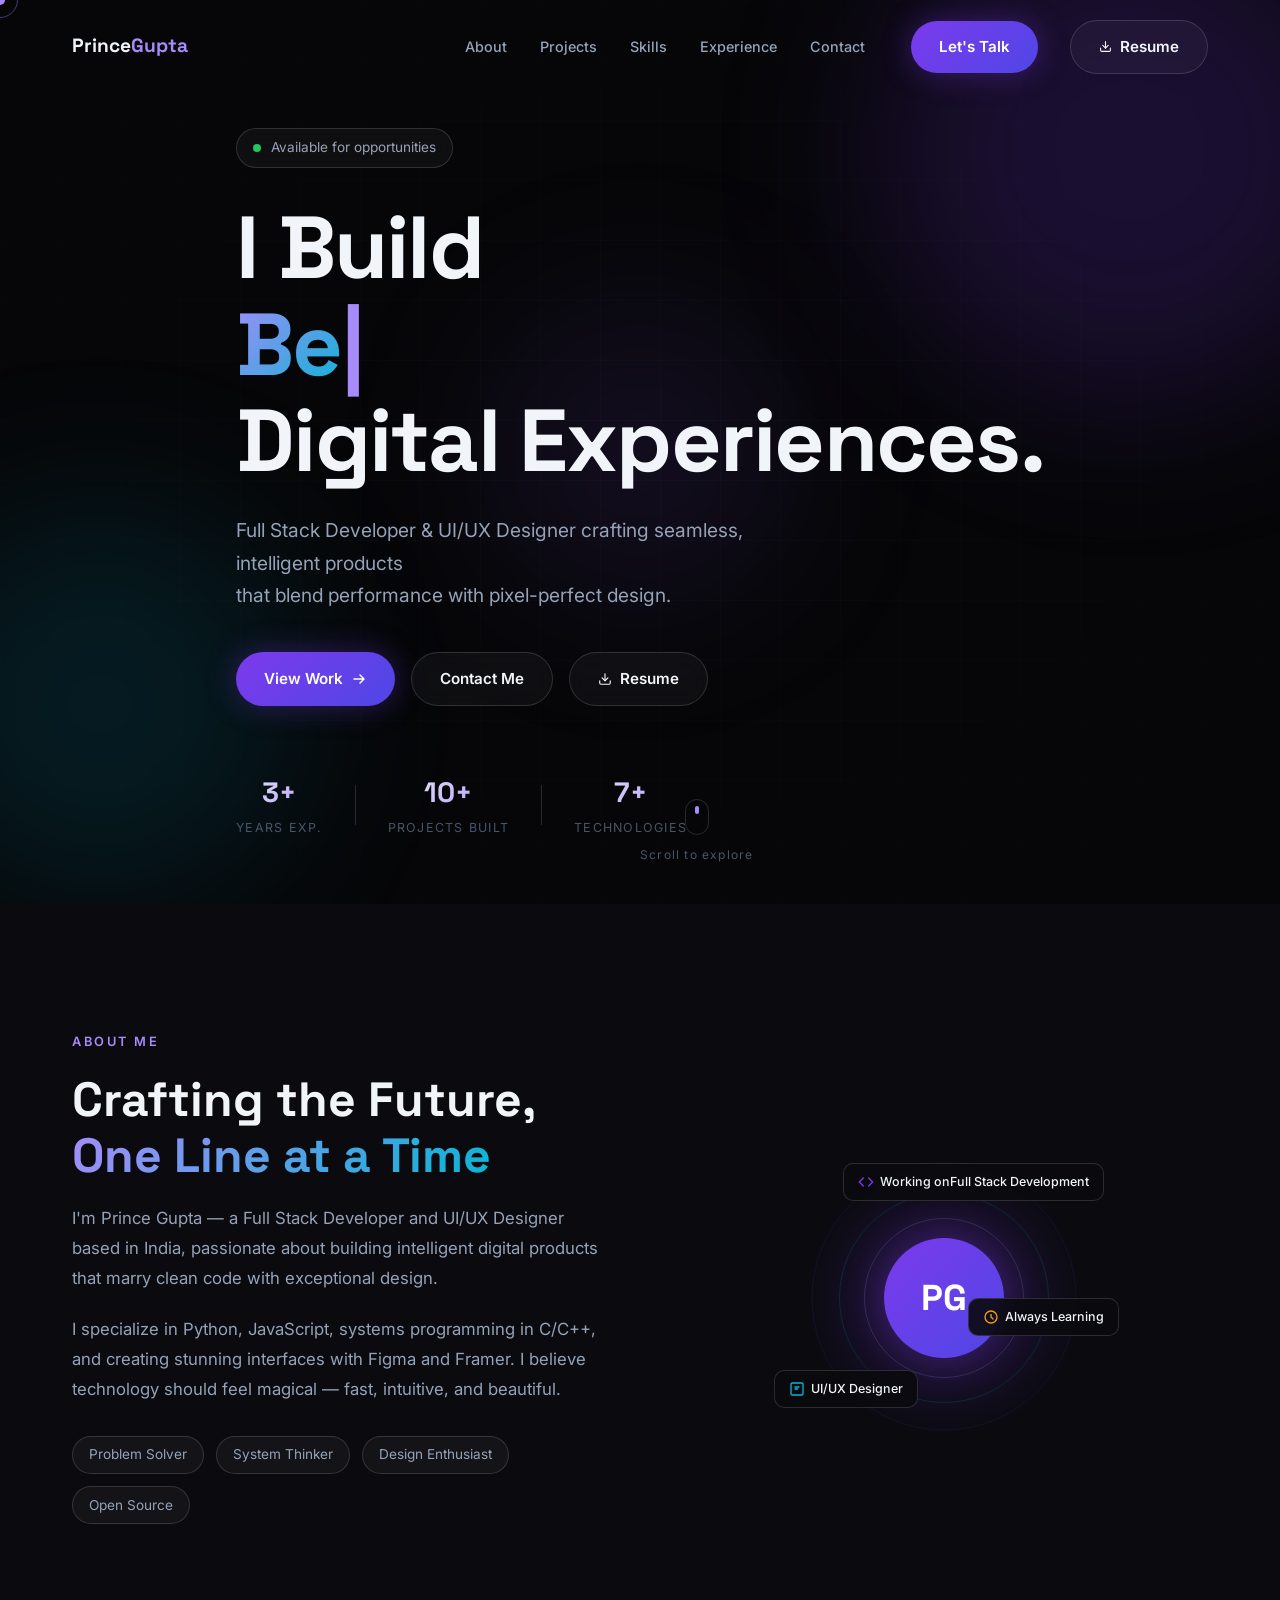
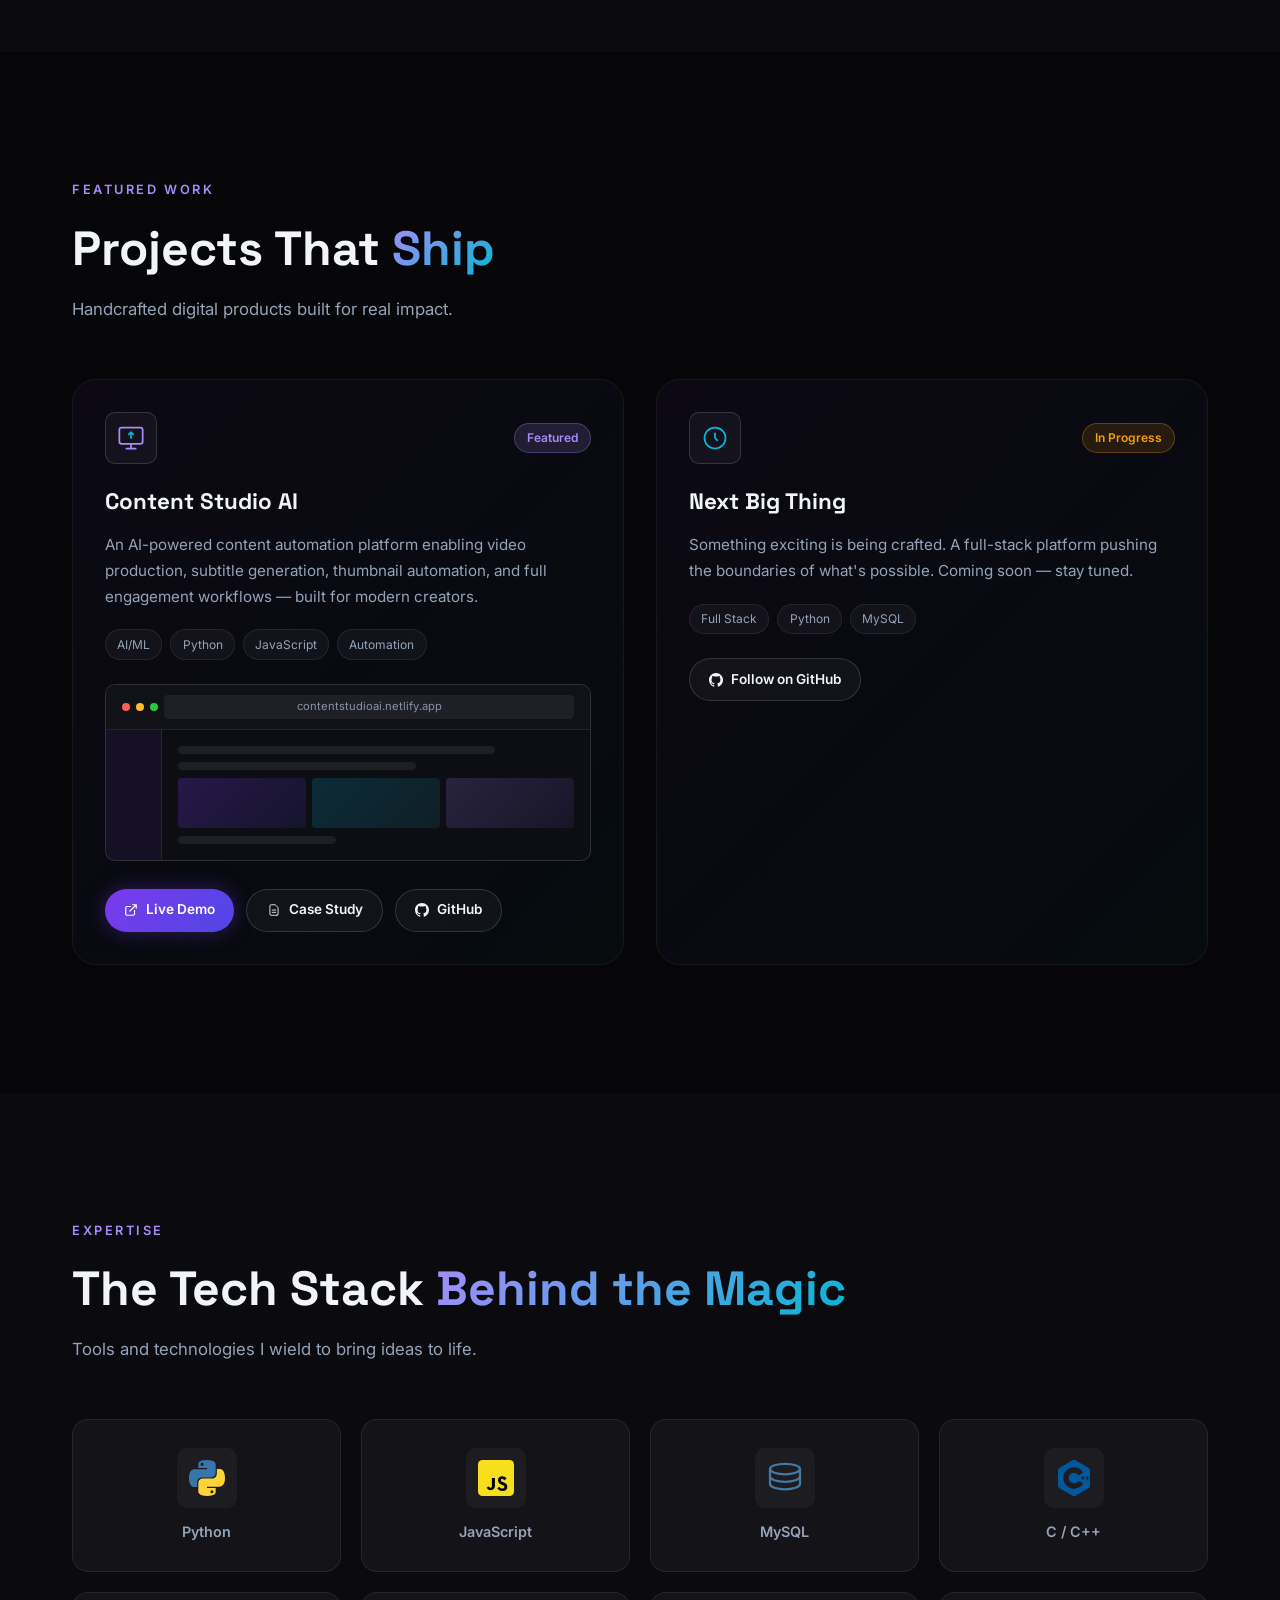
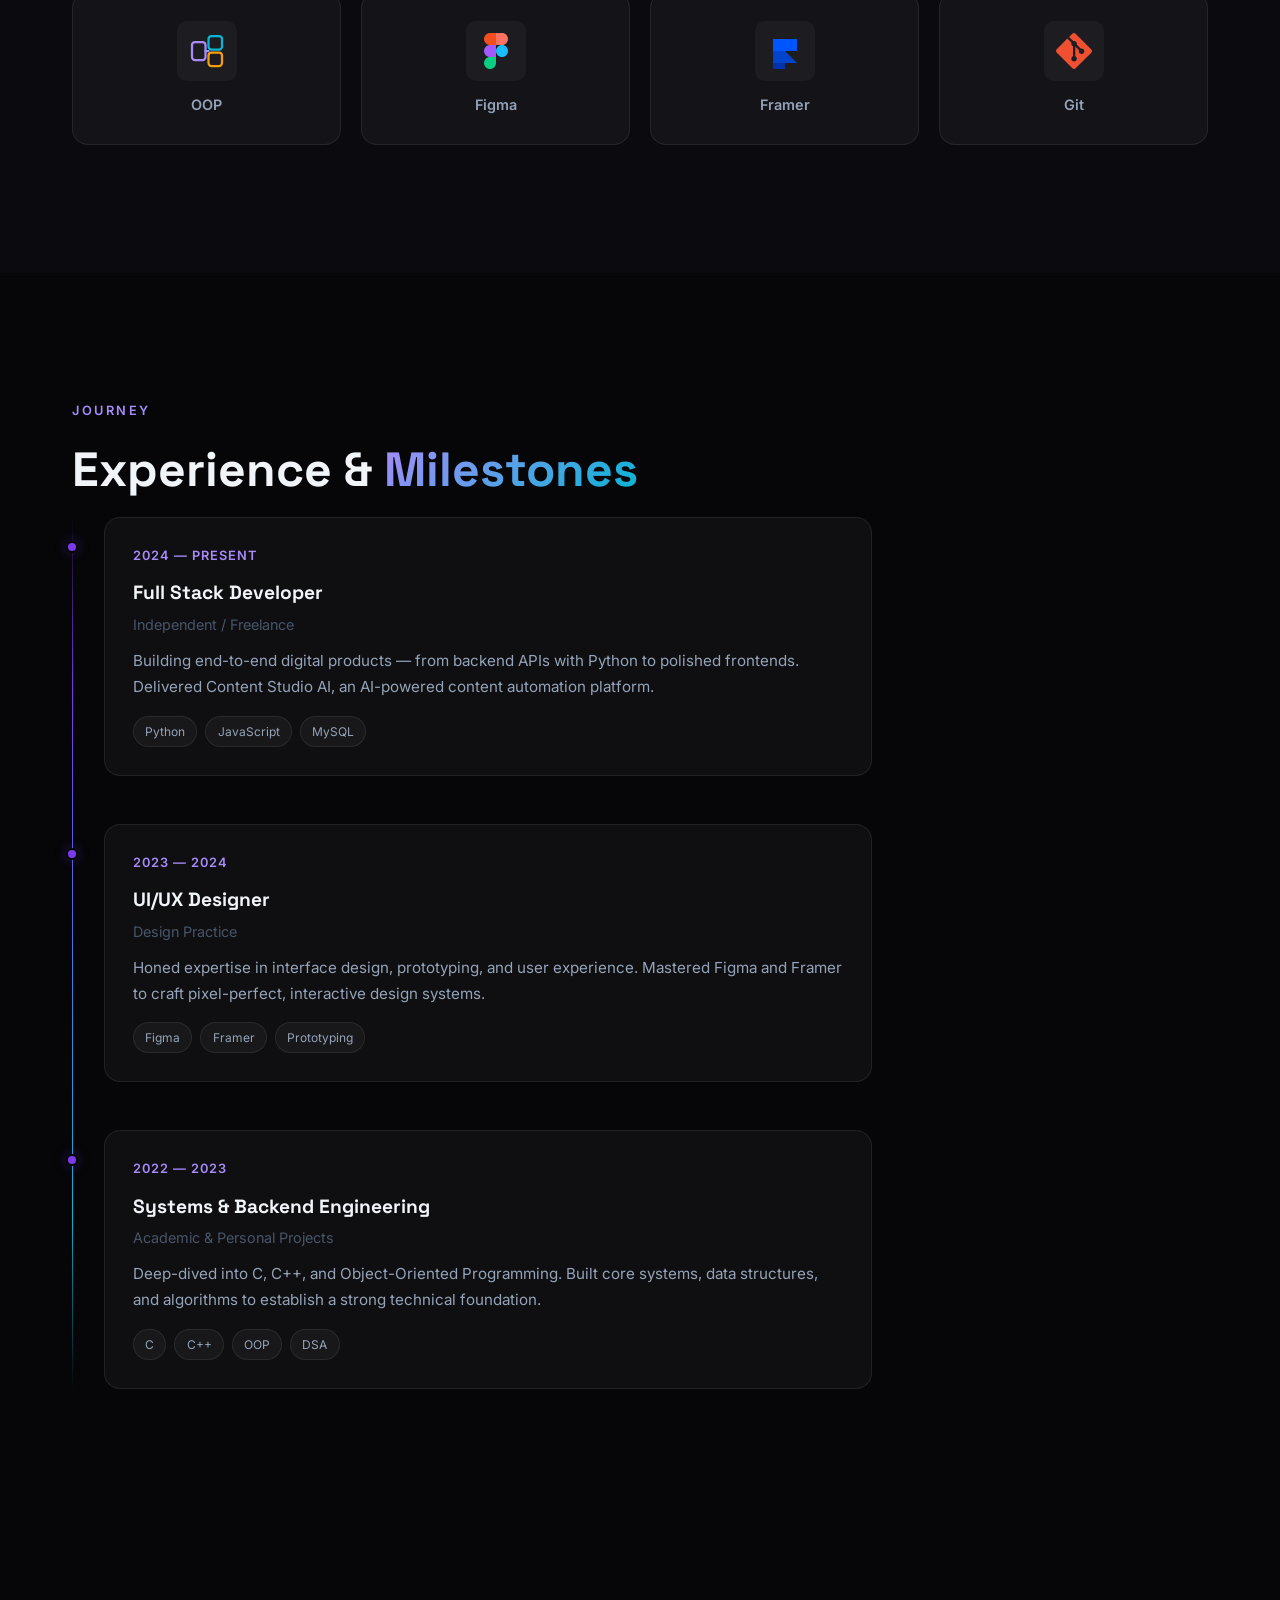
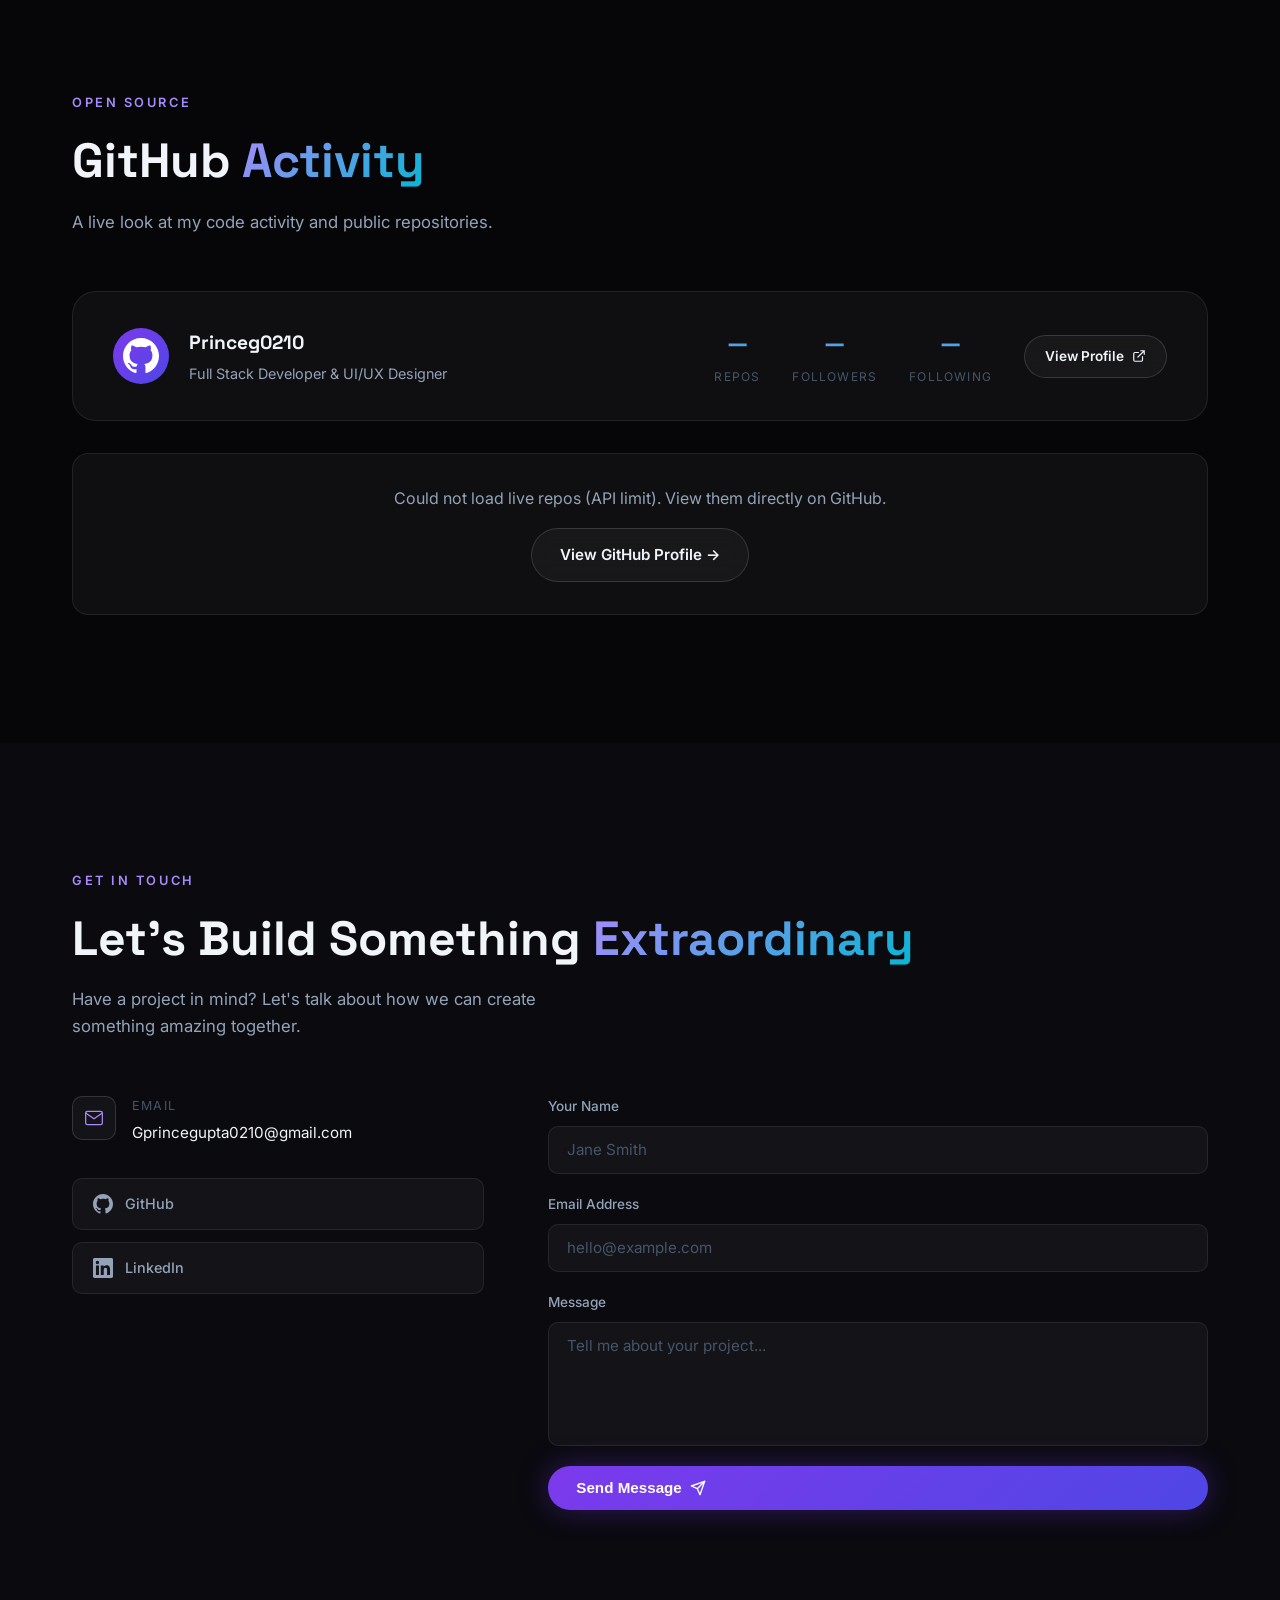
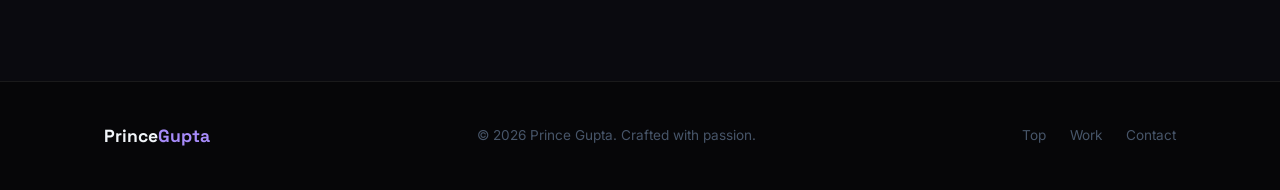
==== index.html @ 3e93b9d0 "Initial commit via Netlify" ====
<!DOCTYPE html>
<html lang="en">

<head>
    <meta charset="UTF-8" />
    <meta name="viewport" content="width=device-width, initial-scale=1.0" />
    <title>Prince Gupta — Full Stack Developer & UI/UX Designer</title>
    <meta name="description"
        content="Prince Gupta — Full Stack Developer & UI/UX Designer building intelligent digital experiences with Python, JavaScript, and cutting-edge design tools." />
    <link rel="icon" href="favicon.svg" type="image/svg+xml" />
    <link rel="preconnect" href="https://fonts.googleapis.com" />
    <link rel="preconnect" href="https://fonts.gstatic.com" crossorigin />
    <link
        href="https://fonts.googleapis.com/css2?family=Inter:wght@300;400;500;600;700;800;900&family=Space+Grotesk:wght@300;400;500;600;700&display=swap"
        rel="stylesheet" />
    <link rel="stylesheet" href="styles.css" />
</head>

<body>

    <!-- Custom Cursor -->
    <div class="cursor" id="cursor"></div>
    <div class="cursor-follower" id="cursorFollower"></div>

    <!-- Loader -->
    <div class="loader" id="loader">
        <div class="loader-inner">
            <div class="loader-logo">PG</div>
            <div class="loader-bar">
                <div class="loader-progress" id="loaderProgress"></div>
            </div>
            <p class="loader-text">Loading Experience...</p>
        </div>
    </div>

    <!-- Nav -->
    <nav class="nav" id="nav">
        <div class="nav-container">
            <a href="#hero" class="nav-logo">Prince<span class="accent">Gupta</span></a>
            <ul class="nav-links" id="navLinks">
                <li><a href="#about" class="nav-link">About</a></li>
                <li><a href="#projects" class="nav-link">Projects</a></li>
                <li><a href="#skills" class="nav-link">Skills</a></li>
                <li><a href="#experience" class="nav-link">Experience</a></li>
                <li><a href="#contact" class="nav-link">Contact</a></li>
            </ul>
            <a href="#contact" class="btn btn-sm btn-primary">Let's Talk</a>
            <a href="resume.html" target="_blank" class="btn btn-sm btn-ghost resume-btn">
                <svg width="13" height="13" viewBox="0 0 24 24" fill="none">
                    <path d="M21 15v4a2 2 0 01-2 2H5a2 2 0 01-2-2v-4" stroke="currentColor" stroke-width="2"
                        stroke-linecap="round" />
                    <polyline points="7 10 12 15 17 10" stroke="currentColor" stroke-width="2" stroke-linecap="round"
                        stroke-linejoin="round" />
                    <line x1="12" y1="15" x2="12" y2="3" stroke="currentColor" stroke-width="2"
                        stroke-linecap="round" />
                </svg>
                Resume
            </a>
            <button class="hamburger" id="hamburger"
                aria-label="Toggle menu"><span></span><span></span><span></span></button>
        </div>
    </nav>

    <!-- Mobile Menu -->
    <div class="mobile-menu" id="mobileMenu">
        <ul>
            <li><a href="#about" class="mobile-link">About</a></li>
            <li><a href="#projects" class="mobile-link">Projects</a></li>
            <li><a href="#skills" class="mobile-link">Skills</a></li>
            <li><a href="#experience" class="mobile-link">Experience</a></li>
            <li><a href="#contact" class="mobile-link">Contact</a></li>
        </ul>
    </div>

    <!-- HERO -->
    <section class="hero" id="hero">
        <div class="hero-bg">
            <div class="orb orb-1"></div>
            <div class="orb orb-2"></div>
            <div class="orb orb-3"></div>
            <div class="grid-overlay"></div>
        </div>
        <div class="hero-container">
            <div class="hero-badge reveal-up delay-1"><span class="badge-dot"></span>Available for opportunities</div>
            <h1 class="hero-headline reveal-up delay-2">
                I Build<br />
                <span class="gradient-text" id="typedText"></span><span class="cursor-blink">|</span><br />
                Digital Experiences.
            </h1>
            <p class="hero-sub reveal-up delay-3">Full Stack Developer &amp; UI/UX Designer crafting seamless,
                intelligent products<br class="hide-mobile" /> that blend performance with pixel-perfect design.</p>
            <div class="hero-ctas reveal-up delay-4">
                <a href="#projects" class="btn btn-primary magnetic">
                    <span>View Work</span>
                    <svg width="16" height="16" viewBox="0 0 16 16" fill="none">
                        <path d="M3 8h10M9 4l4 4-4 4" stroke="currentColor" stroke-width="1.5" stroke-linecap="round"
                            stroke-linejoin="round" />
                    </svg>
                </a>
                <a href="#contact" class="btn btn-ghost magnetic">Contact Me</a>
                <a href="resume.html" target="_blank" class="btn btn-ghost magnetic">
                    <svg width="14" height="14" viewBox="0 0 24 24" fill="none">
                        <path d="M21 15v4a2 2 0 01-2 2H5a2 2 0 01-2-2v-4" stroke="currentColor" stroke-width="2"
                            stroke-linecap="round" />
                        <polyline points="7 10 12 15 17 10" stroke="currentColor" stroke-width="2"
                            stroke-linecap="round" stroke-linejoin="round" />
                        <line x1="12" y1="15" x2="12" y2="3" stroke="currentColor" stroke-width="2"
                            stroke-linecap="round" />
                    </svg>
                    Resume
                </a>
            </div>
            <div class="hero-stats reveal-up delay-5">
                <div class="stat"><span class="stat-num">3+</span><span class="stat-label">Years Exp.</span></div>
                <div class="stat-divider"></div>
                <div class="stat"><span class="stat-num">10+</span><span class="stat-label">Projects Built</span></div>
                <div class="stat-divider"></div>
                <div class="stat"><span class="stat-num">7+</span><span class="stat-label">Technologies</span></div>
            </div>
        </div>
        <div class="scroll-indicator reveal-up delay-5">
            <div class="scroll-mouse">
                <div class="scroll-dot"></div>
            </div>
            <span>Scroll to explore</span>
        </div>
    </section>

    <!-- ABOUT -->
    <section class="about section" id="about">
        <div class="container">
            <div class="section-label reveal-up">About Me</div>
            <div class="about-grid">
                <div class="about-text">
                    <h2 class="section-title reveal-up">Crafting the Future,<br /><span class="gradient-text">One Line
                            at a Time</span></h2>
                    <p class="about-para reveal-up delay-1">I'm Prince Gupta — a Full Stack Developer and UI/UX Designer
                        based in India, passionate about building intelligent digital products that marry clean code
                        with exceptional design.</p>
                    <p class="about-para reveal-up delay-2">I specialize in Python, JavaScript, systems programming in
                        C/C++, and creating stunning interfaces with Figma and Framer. I believe technology should feel
                        magical — fast, intuitive, and beautiful.</p>
                    <div class="about-chips reveal-up delay-3">
                        <span class="chip">Problem Solver</span>
                        <span class="chip">System Thinker</span>
                        <span class="chip">Design Enthusiast</span>
                        <span class="chip">Open Source</span>
                    </div>
                </div>
                <div class="about-visual reveal-up delay-2">
                    <div class="avatar-card">
                        <div class="avatar-glow"></div>
                        <div class="avatar-monogram">PG</div>
                        <div class="avatar-ring ring-1"></div>
                        <div class="avatar-ring ring-2"></div>
                        <div class="avatar-ring ring-3"></div>
                        <div class="floating-badge fb-1">
                            <svg width="16" height="16" viewBox="0 0 24 24" fill="none">
                                <polyline points="16 18 22 12 16 6" stroke="#7c3aed" stroke-width="2"
                                    stroke-linecap="round" />
                                <polyline points="8 6 2 12 8 18" stroke="#7c3aed" stroke-width="2"
                                    stroke-linecap="round" />
                            </svg>
                            Working onFull Stack Development
                        </div>
                        <div class="floating-badge fb-2">
                            <svg width="16" height="16" viewBox="0 0 24 24" fill="none">
                                <rect x="3" y="3" width="18" height="18" rx="2" stroke="#06b6d4" stroke-width="2" />
                                <path d="M9 9h6M9 12h4" stroke="#06b6d4" stroke-width="2" stroke-linecap="round" />
                            </svg>
                            UI/UX Designer
                        </div>
                        <div class="floating-badge fb-3">
                            <svg width="16" height="16" viewBox="0 0 24 24" fill="none">
                                <circle cx="12" cy="12" r="9" stroke="#f59e0b" stroke-width="2" />
                                <path d="M12 8v4l3 3" stroke="#f59e0b" stroke-width="2" stroke-linecap="round" />
                            </svg>
                            Always Learning
                        </div>
                    </div>
                </div>
            </div>
        </div>
    </section>

    <!-- PROJECTS -->
    <section class="projects section" id="projects">
        <div class="container">
            <div class="section-label reveal-up">Featured Work</div>
            <h2 class="section-title reveal-up">Projects That <span class="gradient-text">Ship</span></h2>
            <p class="section-sub reveal-up delay-1">Handcrafted digital products built for real impact.</p>
            <div class="projects-grid">
                <div class="project-card featured reveal-up delay-1">
                    <div class="project-card-bg"></div>
                    <div class="project-card-content">
                        <div class="project-header">
                            <div class="project-icon">
                                <svg width="28" height="28" viewBox="0 0 24 24" fill="none">
                                    <rect x="2" y="3" width="20" height="14" rx="2" stroke="#a78bfa"
                                        stroke-width="1.5" />
                                    <path d="M8 21h8M12 17v4" stroke="#a78bfa" stroke-width="1.5"
                                        stroke-linecap="round" />
                                    <path d="M10 9l2-2 2 2M12 7v5" stroke="#06b6d4" stroke-width="1.5"
                                        stroke-linecap="round" />
                                </svg>
                            </div>
                            <span class="project-badge">Featured</span>
                        </div>
                        <h3 class="project-title">Content Studio AI</h3>
                        <p class="project-desc">An AI-powered content automation platform enabling video production,
                            subtitle generation, thumbnail automation, and full engagement workflows — built for modern
                            creators.</p>
                        <div class="project-tags">
                            <span class="tag">AI/ML</span><span class="tag">Python</span><span
                                class="tag">JavaScript</span><span class="tag">Automation</span>
                        </div>
                        <div class="project-preview">
                            <div class="preview-mockup">
                                <div class="preview-bar">
                                    <span></span><span></span><span></span>
                                    <div class="preview-url">contentstudioai.netlify.app</div>
                                </div>
                                <div class="preview-body">
                                    <div class="preview-sidebar"></div>
                                    <div class="preview-main">
                                        <div class="preview-row w-80"></div>
                                        <div class="preview-row w-60"></div>
                                        <div class="preview-grid-cards">
                                            <div class="preview-mini-card pmc-1"></div>
                                            <div class="preview-mini-card pmc-2"></div>
                                            <div class="preview-mini-card pmc-3"></div>
                                        </div>
                                        <div class="preview-row w-40"></div>
                                    </div>
                                </div>
                            </div>
                        </div>
                        <div class="project-links">
                            <a href="https://contentstudioai.netlify.app" target="_blank" rel="noopener"
                                class="project-btn primary magnetic">
                                <svg width="14" height="14" viewBox="0 0 24 24" fill="none">
                                    <path d="M18 13v6a2 2 0 01-2 2H5a2 2 0 01-2-2V8a2 2 0 012-2h6M15 3h6v6M10 14L21 3"
                                        stroke="currentColor" stroke-width="2" stroke-linecap="round"
                                        stroke-linejoin="round" />
                                </svg>
                                Live Demo
                            </a>
                            <a href="case-study.html" class="project-btn ghost magnetic">
                                <svg width="14" height="14" viewBox="0 0 24 24" fill="none">
                                    <path d="M9 12h6M9 16h6M17 21H7a2 2 0 01-2-2V5a2 2 0 012-2h7l5 5v11a2 2 0 01-2 2z"
                                        stroke="currentColor" stroke-width="1.5" stroke-linecap="round" />
                                </svg>
                                Case Study
                            </a>
                            <a href="https://github.com/Princeg0210" target="_blank" rel="noopener"
                                class="project-btn ghost magnetic">
                                <svg width="14" height="14" viewBox="0 0 24 24" fill="currentColor">
                                    <path
                                        d="M12 0C5.37 0 0 5.37 0 12c0 5.3 3.44 9.8 8.2 11.38.6.1.82-.26.82-.58v-2.03c-3.34.72-4.04-1.61-4.04-1.61-.55-1.38-1.33-1.75-1.33-1.75-1.09-.74.08-.73.08-.73 1.2.08 1.84 1.24 1.84 1.24 1.07 1.83 2.8 1.3 3.49 1 .1-.78.42-1.31.76-1.61-2.67-.3-5.47-1.33-5.47-5.93 0-1.31.47-2.38 1.24-3.22-.14-.3-.54-1.52.1-3.18 0 0 1-.32 3.3 1.23a11.5 11.5 0 013-.4c1.02 0 2.04.14 3 .4 2.28-1.55 3.29-1.23 3.29-1.23.64 1.66.24 2.88.12 3.18.77.84 1.23 1.91 1.23 3.22 0 4.61-2.8 5.63-5.48 5.92.43.37.81 1.1.81 2.22v3.29c0 .32.22.69.82.57C20.56 21.8 24 17.3 24 12c0-6.63-5.37-12-12-12z" />
                                </svg>
                                GitHub
                            </a>
                        </div>
                    </div>
                </div>
                <div class="project-card reveal-up delay-2">
                    <div class="project-card-bg"></div>
                    <div class="project-card-content">
                        <div class="project-header">
                            <div class="project-icon">
                                <svg width="28" height="28" viewBox="0 0 24 24" fill="none">
                                    <circle cx="12" cy="12" r="9" stroke="#06b6d4" stroke-width="1.5" />
                                    <path d="M12 8v4l2 2" stroke="#06b6d4" stroke-width="1.5" stroke-linecap="round" />
                                </svg>
                            </div>
                            <span class="project-badge wip">In Progress</span>
                        </div>
                        <h3 class="project-title">Next Big Thing</h3>
                        <p class="project-desc">Something exciting is being crafted. A full-stack platform pushing the
                            boundaries of what's possible. Coming soon — stay tuned.</p>
                        <div class="project-tags"><span class="tag">Full Stack</span><span
                                class="tag">Python</span><span class="tag">MySQL</span></div>
                        <div class="project-links">
                            <a href="https://github.com/Princeg0210" target="_blank" rel="noopener"
                                class="project-btn ghost magnetic">
                                <svg width="14" height="14" viewBox="0 0 24 24" fill="currentColor">
                                    <path
                                        d="M12 0C5.37 0 0 5.37 0 12c0 5.3 3.44 9.8 8.2 11.38.6.1.82-.26.82-.58v-2.03c-3.34.72-4.04-1.61-4.04-1.61-.55-1.38-1.33-1.75-1.33-1.75-1.09-.74.08-.73.08-.73 1.2.08 1.84 1.24 1.84 1.24 1.07 1.83 2.8 1.3 3.49 1 .1-.78.42-1.31.76-1.61-2.67-.3-5.47-1.33-5.47-5.93 0-1.31.47-2.38 1.24-3.22-.14-.3-.54-1.52.1-3.18 0 0 1-.32 3.3 1.23a11.5 11.5 0 013-.4c1.02 0 2.04.14 3 .4 2.28-1.55 3.29-1.23 3.29-1.23.64 1.66.24 2.88.12 3.18.77.84 1.23 1.91 1.23 3.22 0 4.61-2.8 5.63-5.48 5.92.43.37.81 1.1.81 2.22v3.29c0 .32.22.69.82.57C20.56 21.8 24 17.3 24 12c0-6.63-5.37-12-12-12z" />
                                </svg>
                                Follow on GitHub
                            </a>
                        </div>
                    </div>
                </div>
            </div>
        </div>
    </section>

    <!-- SKILLS -->
    <section class="skills section" id="skills">
        <div class="container">
            <div class="section-label reveal-up">Expertise</div>
            <h2 class="section-title reveal-up">The Tech Stack <span class="gradient-text">Behind the Magic</span></h2>
            <p class="section-sub reveal-up delay-1">Tools and technologies I wield to bring ideas to life.</p>
            <div class="skills-grid reveal-up delay-2">
                <div class="skill-card" data-skill="Python">
                    <div class="skill-icon"><svg viewBox="0 0 24 24" width="36" height="36">
                            <path
                                d="M11.914 0C5.82 0 6.2 2.656 6.2 2.656l.007 2.752h5.814v.826H3.9S0 5.789 0 11.969c0 6.18 3.403 5.963 3.403 5.963h2.031v-2.867s-.109-3.402 3.35-3.402h5.766s3.24.052 3.24-3.13V3.13S18.28 0 11.914 0zm-3.21 1.81a1.049 1.049 0 110 2.098 1.049 1.049 0 010-2.098z"
                                fill="#3776AB" />
                            <path
                                d="M12.086 24c6.094 0 5.714-2.656 5.714-2.656l-.007-2.752H12v-.826h8.1S24 18.211 24 12.031c0-6.18-3.403-5.963-3.403-5.963h-2.031v2.867s.109 3.402-3.35 3.402H9.45s-3.24-.052-3.24 3.13v5.403S5.72 24 12.086 24zm3.21-1.81a1.049 1.049 0 110-2.098 1.049 1.049 0 010 2.098z"
                                fill="#FFD43B" />
                        </svg></div>
                    <span class="skill-name">Python</span>
                    <div class="skill-glow"></div>
                </div>
                <div class="skill-card" data-skill="JavaScript">
                    <div class="skill-icon"><svg viewBox="0 0 24 24" width="36" height="36">
                            <rect width="24" height="24" rx="3" fill="#F7DF1E" />
                            <path
                                d="M5.5 18.5l1.6-1c.3.55.6.95 1.2.95.6 0 .97-.23.97-1.13V12h2v5.37c0 1.87-1.1 2.72-2.7 2.72-1.44 0-2.28-.75-2.7-1.65l1.63-.94zm7.25.28l1.6-.98c.42.68.97 1.18 1.93 1.18.81 0 1.33-.41 1.33-1 0-.69-.53-.93-1.43-1.33l-.49-.21c-1.42-.6-2.36-1.36-2.36-2.96 0-1.47 1.12-2.59 2.87-2.59 1.25 0 2.14.43 2.79 1.57l-1.53.98c-.34-.6-.7-.84-1.26-.84-.58 0-.94.37-.94.84 0 .59.37.83 1.22 1.2l.49.21c1.67.71 2.62 1.44 2.62 3.08 0 1.76-1.38 2.73-3.24 2.73-1.81 0-2.98-.86-3.55-1.98z"
                                fill="#000" />
                        </svg></div>
                    <span class="skill-name">JavaScript</span>
                    <div class="skill-glow"></div>
                </div>
                <div class="skill-card" data-skill="MySQL">
                    <div class="skill-icon"><svg viewBox="0 0 24 24" width="36" height="36" fill="none">
                            <ellipse cx="12" cy="6" rx="10" ry="3.5" stroke="#4479A1" stroke-width="1.5" />
                            <path d="M2 6v5c0 1.933 4.477 3.5 10 3.5S22 12.933 22 11V6" stroke="#4479A1"
                                stroke-width="1.5" />
                            <path d="M2 11v5c0 1.933 4.477 3.5 10 3.5S22 17.933 22 16v-5" stroke="#4479A1"
                                stroke-width="1.5" />
                        </svg></div>
                    <span class="skill-name">MySQL</span>
                    <div class="skill-glow"></div>
                </div>
                <div class="skill-card" data-skill="C/C++">
                    <div class="skill-icon"><svg viewBox="0 0 24 24" width="36" height="36">
                            <path
                                d="M22.394 6c-.167-.29-.398-.543-.652-.69L12.926.22c-.509-.294-1.34-.294-1.848 0L2.26 5.31c-.508.293-.923 1.013-.923 1.6v10.18c0 .294.104.62.271.91.167.29.398.543.652.69l8.816 5.09c.508.293 1.34.293 1.848 0l8.816-5.09c.254-.147.485-.4.652-.69.167-.29.27-.616.27-.91V6.91c.003-.294-.1-.62-.268-.91zM12 19.11c-3.92 0-7.109-3.19-7.109-7.11 0-3.92 3.19-7.11 7.109-7.11a7.133 7.133 0 016.156 3.553l-3.076 1.78a3.567 3.567 0 00-3.08-1.78A3.56 3.56 0 008.444 12 3.56 3.56 0 0012 15.555a3.57 3.57 0 003.08-1.778l3.078 1.78A7.135 7.135 0 0112 19.11zm7.109-6.715h-.79v.79h-.79v-.79h-.79v-.79h.79v-.79h.79v.79h.79zm2.962 0h-.79v.79h-.79v-.79h-.79v-.79h.79v-.79h.79v.79h.79z"
                                fill="#00599C" />
                        </svg></div>
                    <span class="skill-name">C / C++</span>
                    <div class="skill-glow"></div>
                </div>
                <div class="skill-card" data-skill="OOP">
                    <div class="skill-icon"><svg viewBox="0 0 24 24" width="36" height="36" fill="none">
                            <rect x="2" y="6" width="9" height="12" rx="2" stroke="#a78bfa" stroke-width="1.5" />
                            <rect x="13" y="2" width="9" height="9" rx="2" stroke="#06b6d4" stroke-width="1.5" />
                            <rect x="13" y="13" width="9" height="9" rx="2" stroke="#f59e0b" stroke-width="1.5" />
                            <path d="M11 12h2" stroke="#a78bfa" stroke-width="1.5" stroke-linecap="round" />
                        </svg></div>
                    <span class="skill-name">OOP</span>
                    <div class="skill-glow"></div>
                </div>
                <div class="skill-card" data-skill="Figma">
                    <div class="skill-icon"><svg viewBox="0 0 24 24" width="36" height="36">
                            <path d="M8 24c2.208 0 4-1.792 4-4v-4H8c-2.208 0-4 1.792-4 4s1.792 4 4 4z" fill="#0ACF83" />
                            <path d="M4 12c0-2.208 1.792-4 4-4h4v8H8c-2.208 0-4-1.792-4-4z" fill="#A259FF" />
                            <path d="M4 4c0-2.208 1.792-4 4-4h4v8H8C5.792 8 4 6.208 4 4z" fill="#F24E1E" />
                            <path d="M12 0h4c2.208 0 4 1.792 4 4s-1.792 4-4 4h-4V0z" fill="#FF7262" />
                            <path d="M20 12c0 2.208-1.792 4-4 4s-4-1.792-4-4 1.792-4 4-4 4 1.792 4 4z" fill="#1ABCFE" />
                        </svg></div>
                    <span class="skill-name">Figma</span>
                    <div class="skill-glow"></div>
                </div>
                <div class="skill-card" data-skill="Framer">
                    <div class="skill-icon"><svg viewBox="0 0 24 24" width="36" height="36" fill="none">
                            <path d="M4 4h16v8H4V4z" fill="#0055FF" />
                            <path d="M4 12h8l8 8H4v-8z" fill="#0044CC" />
                            <path d="M4 20h8v4H4v-4z" fill="#0033AA" />
                        </svg></div>
                    <span class="skill-name">Framer</span>
                    <div class="skill-glow"></div>
                </div>
                <div class="skill-card" data-skill="Git">
                    <div class="skill-icon"><svg viewBox="0 0 24 24" width="36" height="36">
                            <path
                                d="M23.546 10.93L13.067.452c-.603-.603-1.582-.603-2.188 0L8.708 2.627l2.76 2.76c.645-.215 1.379-.07 1.889.441.516.515.658 1.258.438 1.9l2.658 2.66c.645-.223 1.387-.078 1.9.435.721.72.721 1.884 0 2.604-.719.719-1.881.719-2.6 0-.539-.541-.674-1.337-.404-1.996L12.86 8.955v6.525c.176.086.342.203.488.348.713.721.713 1.883 0 2.6-.719.721-1.889.721-2.609 0-.719-.719-.719-1.879 0-2.598.182-.18.387-.316.605-.406V8.835c-.217-.091-.424-.222-.608-.406-.545-.545-.676-1.342-.396-2.009L7.636 3.7.45 10.881c-.6.605-.6 1.584 0 2.189l10.48 10.477c.604.604 1.582.604 2.186 0l10.43-10.43c.605-.603.605-1.582 0-2.187"
                                fill="#F05032" />
                        </svg></div>
                    <span class="skill-name">Git</span>
                    <div class="skill-glow"></div>
                </div>
            </div>
        </div>
    </section>

    <!-- EXPERIENCE -->
    <section class="experience section" id="experience">
        <div class="container">
            <div class="section-label reveal-up">Journey</div>
            <h2 class="section-title reveal-up">Experience &amp; <span class="gradient-text">Milestones</span></h2>
            <div class="timeline">
                <div class="timeline-item reveal-left">
                    <div class="timeline-dot"></div>
                    <div class="timeline-card">
                        <span class="timeline-date">2024 — Present</span>
                        <h3 class="timeline-title">Full Stack Developer</h3>
                        <p class="timeline-sub">Independent / Freelance</p>
                        <p class="timeline-desc">Building end-to-end digital products — from backend APIs with Python to
                            polished frontends. Delivered Content Studio AI, an AI-powered content automation platform.
                        </p>
                        <div class="timeline-tags"><span class="tag">Python</span><span
                                class="tag">JavaScript</span><span class="tag">MySQL</span></div>
                    </div>
                </div>
                <div class="timeline-item reveal-right">
                    <div class="timeline-dot"></div>
                    <div class="timeline-card">
                        <span class="timeline-date">2023 — 2024</span>
                        <h3 class="timeline-title">UI/UX Designer</h3>
                        <p class="timeline-sub">Design Practice</p>
                        <p class="timeline-desc">Honed expertise in interface design, prototyping, and user experience.
                            Mastered Figma and Framer to craft pixel-perfect, interactive design systems.</p>
                        <div class="timeline-tags"><span class="tag">Figma</span><span class="tag">Framer</span><span
                                class="tag">Prototyping</span></div>
                    </div>
                </div>
                <div class="timeline-item reveal-left">
                    <div class="timeline-dot"></div>
                    <div class="timeline-card">
                        <span class="timeline-date">2022 — 2023</span>
                        <h3 class="timeline-title">Systems &amp; Backend Engineering</h3>
                        <p class="timeline-sub">Academic &amp; Personal Projects</p>
                        <p class="timeline-desc">Deep-dived into C, C++, and Object-Oriented Programming. Built core
                            systems, data structures, and algorithms to establish a strong technical foundation.</p>
                        <div class="timeline-tags"><span class="tag">C</span><span class="tag">C++</span><span
                                class="tag">OOP</span><span class="tag">DSA</span></div>
                    </div>
                </div>
            </div>
        </div>
    </section>

    <!-- GITHUB STATS -->
    <section class="github-stats section" id="github">
        <div class="container">
            <div class="section-label reveal-up">Open Source</div>
            <h2 class="section-title reveal-up">GitHub <span class="gradient-text">Activity</span></h2>
            <p class="section-sub reveal-up delay-1">A live look at my code activity and public repositories.</p>
            <div class="gh-profile-card reveal-up delay-1">
                <div class="gh-card-left">
                    <div class="gh-avatar">
                        <svg width="36" height="36" viewBox="0 0 24 24" fill="currentColor">
                            <path
                                d="M12 0C5.37 0 0 5.37 0 12c0 5.3 3.44 9.8 8.2 11.38.6.1.82-.26.82-.58v-2.03c-3.34.72-4.04-1.61-4.04-1.61-.55-1.38-1.33-1.75-1.33-1.75-1.09-.74.08-.73.08-.73 1.2.08 1.84 1.24 1.84 1.24 1.07 1.83 2.8 1.3 3.49 1 .1-.78.42-1.31.76-1.61-2.67-.3-5.47-1.33-5.47-5.93 0-1.31.47-2.38 1.24-3.22-.14-.3-.54-1.52.1-3.18 0 0 1-.32 3.3 1.23a11.5 11.5 0 013-.4c1.02 0 2.04.14 3 .4 2.28-1.55 3.29-1.23 3.29-1.23.64 1.66.24 2.88.12 3.18.77.84 1.23 1.91 1.23 3.22 0 4.61-2.8 5.63-5.48 5.92.43.37.81 1.1.81 2.22v3.29c0 .32.22.69.82.57C20.56 21.8 24 17.3 24 12c0-6.63-5.37-12-12-12z" />
                        </svg>
                    </div>
                    <div>
                        <h3 class="gh-username">Princeg0210</h3>
                        <p class="gh-bio" id="ghBio">Full Stack Developer &amp; UI/UX Designer</p>
                    </div>
                </div>
                <div class="gh-stats-row">
                    <div class="gh-stat"><span class="gh-stat-num" id="ghRepos">—</span><span
                            class="gh-stat-label">Repos</span></div>
                    <div class="gh-stat"><span class="gh-stat-num" id="ghFollowers">—</span><span
                            class="gh-stat-label">Followers</span></div>
                    <div class="gh-stat"><span class="gh-stat-num" id="ghFollowing">—</span><span
                            class="gh-stat-label">Following</span></div>
                </div>
                <a href="https://github.com/Princeg0210" target="_blank" rel="noopener"
                    class="btn btn-ghost gh-view-btn">
                    View Profile
                    <svg width="14" height="14" viewBox="0 0 24 24" fill="none">
                        <path d="M18 13v6a2 2 0 01-2 2H5a2 2 0 01-2-2V8a2 2 0 012-2h6M15 3h6v6M10 14L21 3"
                            stroke="currentColor" stroke-width="2" stroke-linecap="round" />
                    </svg>
                </a>
            </div>
            <div class="gh-repos-grid" id="ghReposGrid">
                <div class="gh-repo-skeleton"></div>
                <div class="gh-repo-skeleton"></div>
                <div class="gh-repo-skeleton"></div>
            </div>
        </div>
    </section>
    <section class="contact section" id="contact">
        <div class="container">
            <div class="section-label reveal-up">Get In Touch</div>
            <h2 class="section-title reveal-up">Let's Build Something <span class="gradient-text">Extraordinary</span>
            </h2>
            <p class="section-sub reveal-up delay-1">Have a project in mind? Let's talk about how we can create
                something amazing together.</p>
            <div class="contact-grid">
                <div class="contact-info reveal-left">
                    <div class="contact-item">
                        <div class="contact-icon">
                            <svg width="20" height="20" viewBox="0 0 24 24" fill="none">
                                <path d="M4 4h16c1.1 0 2 .9 2 2v12c0 1.1-.9 2-2 2H4c-1.1 0-2-.9-2-2V6c0-1.1.9-2 2-2z"
                                    stroke="#a78bfa" stroke-width="1.5" />
                                <polyline points="22,6 12,13 2,6" stroke="#a78bfa" stroke-width="1.5"
                                    stroke-linecap="round" />
                            </svg>
                        </div>
                        <div>
                            <p class="contact-label">Email</p>
                            <a href="mailto:Gprincegupta0210@gmail.com"
                                class="contact-value">Gprincegupta0210@gmail.com</a>
                        </div>
                    </div>
                    <div class="social-links">
                        <a href="https://github.com/Princeg0210" target="_blank" rel="noopener"
                            class="social-link magnetic" aria-label="GitHub">
                            <svg width="20" height="20" viewBox="0 0 24 24" fill="currentColor">
                                <path
                                    d="M12 0C5.37 0 0 5.37 0 12c0 5.3 3.44 9.8 8.2 11.38.6.1.82-.26.82-.58v-2.03c-3.34.72-4.04-1.61-4.04-1.61-.55-1.38-1.33-1.75-1.33-1.75-1.09-.74.08-.73.08-.73 1.2.08 1.84 1.24 1.84 1.24 1.07 1.83 2.8 1.3 3.49 1 .1-.78.42-1.31.76-1.61-2.67-.3-5.47-1.33-5.47-5.93 0-1.31.47-2.38 1.24-3.22-.14-.3-.54-1.52.1-3.18 0 0 1-.32 3.3 1.23a11.5 11.5 0 013-.4c1.02 0 2.04.14 3 .4 2.28-1.55 3.29-1.23 3.29-1.23.64 1.66.24 2.88.12 3.18.77.84 1.23 1.91 1.23 3.22 0 4.61-2.8 5.63-5.48 5.92.43.37.81 1.1.81 2.22v3.29c0 .32.22.69.82.57C20.56 21.8 24 17.3 24 12c0-6.63-5.37-12-12-12z" />
                            </svg>
                            <span>GitHub</span>
                        </a>
                        <a href="https://www.linkedin.com/in/prince-gupta-550ba3304" target="_blank" rel="noopener"
                            class="social-link magnetic" aria-label="LinkedIn">
                            <svg width="20" height="20" viewBox="0 0 24 24" fill="currentColor">
                                <path
                                    d="M20.447 20.452h-3.554v-5.569c0-1.328-.027-3.037-1.852-3.037-1.853 0-2.136 1.445-2.136 2.939v5.667H9.351V9h3.414v1.561h.046c.477-.9 1.637-1.85 3.37-1.85 3.601 0 4.267 2.37 4.267 5.455v6.286zM5.337 7.433a2.062 2.062 0 01-2.063-2.065 2.064 2.064 0 112.063 2.065zm1.782 13.019H3.555V9h3.564v11.452zM22.225 0H1.771C.792 0 0 .774 0 1.729v20.542C0 23.227.792 24 1.771 24h20.451C23.2 24 24 23.227 24 22.271V1.729C24 .774 23.2 0 22.222 0h.003z" />
                            </svg>
                            <span>LinkedIn</span>
                        </a>
                    </div>
                </div>
                <form class="contact-form reveal-right" id="contactForm">
                    <div class="form-group">
                        <label for="name">Your Name</label>
                        <input type="text" id="name" name="name" placeholder="Jane Smith" required autocomplete="off" />
                    </div>
                    <div class="form-group">
                        <label for="email">Email Address</label>
                        <input type="email" id="email" name="email" placeholder="hello@example.com" required
                            autocomplete="off" />
                    </div>
                    <div class="form-group">
                        <label for="message">Message</label>
                        <textarea id="message" name="message" rows="5" placeholder="Tell me about your project..."
                            required></textarea>
                    </div>
                    <button type="submit" class="btn btn-primary magnetic" id="submitBtn">
                        <span>Send Message</span>
                        <svg width="16" height="16" viewBox="0 0 24 24" fill="none">
                            <line x1="22" y1="2" x2="11" y2="13" stroke="currentColor" stroke-width="2"
                                stroke-linecap="round" />
                            <polygon points="22 2 15 22 11 13 2 9 22 2" stroke="currentColor" stroke-width="2"
                                stroke-linejoin="round" fill="none" />
                        </svg>
                    </button>
                    <p class="form-success" id="formSuccess">✨ Message sent! I'll get back to you soon.</p>
                </form>
            </div>
        </div>
    </section>

    <!-- Footer -->
    <footer class="footer">
        <div class="container">
            <div class="footer-inner">
                <p class="footer-brand">Prince<span class="accent">Gupta</span></p>
                <p class="footer-copy">© 2026 Prince Gupta. Crafted with passion.</p>
                <div class="footer-links">
                    <a href="#hero">Top</a>
                    <a href="#projects">Work</a>
                    <a href="#contact">Contact</a>
                </div>
            </div>
        </div>
    </footer>

    <script src="script.js"></script>
</body>

</html>
---- styles.css ----
/* ═══════════════════════════════════════
   PRINCE GUPTA — PORTFOLIO CSS
   Dark Luxury | Glassmorphism | Premium
═══════════════════════════════════════ */

*,
*::before,
*::after {
  box-sizing: border-box;
  margin: 0;
  padding: 0;
}

:root {
  --bg: #060608;
  --bg-2: #0a0a0f;
  --surface: rgba(255, 255, 255, 0.04);
  --surface-2: rgba(255, 255, 255, 0.07);
  --border: rgba(255, 255, 255, 0.08);
  --border-2: rgba(255, 255, 255, 0.14);
  --accent: #7c3aed;
  --accent-2: #06b6d4;
  --accent-3: #a78bfa;
  --glow: rgba(124, 58, 237, 0.35);
  --text: #f1f5f9;
  --text-muted: #94a3b8;
  --text-dim: #475569;
  --font: 'Inter', sans-serif;
  --font-head: 'Space Grotesk', sans-serif;
  --radius: 16px;
  --radius-sm: 10px;
  --radius-lg: 24px;
  --transition: cubic-bezier(0.4, 0, 0.2, 1);
}

html {
  scroll-behavior: smooth;
}

body {
  font-family: var(--font);
  background: var(--bg);
  color: var(--text);
  line-height: 1.6;
  overflow-x: hidden;
  -webkit-font-smoothing: antialiased;
}

body.loading {
  overflow: hidden;
}

a {
  color: inherit;
  text-decoration: none;
}

/* ── Cursor ── */
.cursor,
.cursor-follower {
  position: fixed;
  border-radius: 50%;
  pointer-events: none;
  z-index: 9999;
}

.cursor {
  width: 10px;
  height: 10px;
  background: var(--accent-3);
  top: -5px;
  left: -5px;
  transition: transform 0.1s;
}

.cursor-follower {
  width: 36px;
  height: 36px;
  border: 1.5px solid rgba(167, 139, 250, 0.4);
  top: -18px;
  left: -18px;
  transition: transform 0.15s var(--transition), width 0.3s, height 0.3s, border-color 0.3s;
}

.cursor.hovered {
  transform: scale(1.5);
  background: var(--accent-2);
}

.cursor-follower.hovered {
  width: 56px;
  height: 56px;
  border-color: rgba(6, 182, 212, 0.5);
}

@media (hover: none) {

  .cursor,
  .cursor-follower {
    display: none;
  }
}

/* ── Loader ── */
.loader {
  position: fixed;
  inset: 0;
  background: var(--bg);
  z-index: 10000;
  display: flex;
  align-items: center;
  justify-content: center;
  transition: opacity 0.6s var(--transition), visibility 0.6s;
}

.loader.hidden {
  opacity: 0;
  visibility: hidden;
  pointer-events: none;
}

.loader-inner {
  text-align: center;
}

.loader-logo {
  font-family: var(--font-head);
  font-size: 3rem;
  font-weight: 700;
  background: linear-gradient(135deg, var(--accent-3), var(--accent-2));
  -webkit-background-clip: text;
  -webkit-text-fill-color: transparent;
  background-clip: text;
  margin-bottom: 2rem;
}

.loader-bar {
  width: 200px;
  height: 2px;
  background: var(--surface-2);
  border-radius: 99px;
  overflow: hidden;
  margin: 0 auto 1rem;
}

.loader-progress {
  height: 100%;
  width: 0%;
  background: linear-gradient(90deg, var(--accent), var(--accent-2));
  border-radius: 99px;
  transition: width 0.1s;
}

.loader-text {
  color: var(--text-muted);
  font-size: 0.85rem;
  letter-spacing: 0.1em;
}

/* ── Nav ── */
.nav {
  position: fixed;
  top: 0;
  left: 0;
  right: 0;
  z-index: 1000;
  padding: 1.25rem 0;
  transition: background 0.4s, backdrop-filter 0.4s, border-color 0.4s, padding 0.4s;
  border-bottom: 1px solid transparent;
}

.nav.scrolled {
  background: rgba(6, 6, 8, 0.85);
  backdrop-filter: blur(20px);
  -webkit-backdrop-filter: blur(20px);
  border-color: var(--border);
  padding: 0.9rem 0;
}

.nav-container {
  max-width: 1200px;
  margin: 0 auto;
  padding: 0 2rem;
  display: flex;
  align-items: center;
  gap: 2rem;
}

.nav-logo {
  font-family: var(--font-head);
  font-weight: 700;
  font-size: 1.2rem;
  margin-right: auto;
}

.nav-logo .accent {
  color: var(--accent-3);
}

.nav-links {
  display: flex;
  list-style: none;
  gap: 0.25rem;
}

.nav-link {
  font-size: 0.9rem;
  font-weight: 500;
  color: var(--text-muted);
  padding: 0.5rem 0.9rem;
  border-radius: var(--radius-sm);
  transition: color 0.2s, background 0.2s;
}

.nav-link:hover {
  color: var(--text);
  background: var(--surface);
}

.btn-sm {
  font-size: 0.85rem;
  padding: 0.55rem 1.25rem;
}

.hamburger {
  display: none;
  flex-direction: column;
  gap: 5px;
  background: none;
  border: none;
  cursor: pointer;
  padding: 4px;
}

.hamburger span {
  display: block;
  width: 24px;
  height: 2px;
  background: var(--text);
  border-radius: 2px;
  transition: transform 0.3s, opacity 0.3s;
}

.hamburger.open span:nth-child(1) {
  transform: translateY(7px) rotate(45deg);
}

.hamburger.open span:nth-child(2) {
  opacity: 0;
}

.hamburger.open span:nth-child(3) {
  transform: translateY(-7px) rotate(-45deg);
}

/* Mobile Menu */
.mobile-menu {
  position: fixed;
  top: 0;
  left: 0;
  right: 0;
  bottom: 0;
  background: rgba(6, 6, 8, 0.97);
  backdrop-filter: blur(20px);
  z-index: 999;
  display: flex;
  align-items: center;
  justify-content: center;
  transform: translateX(100%);
  transition: transform 0.4s var(--transition);
}

.mobile-menu.open {
  transform: none;
}

.mobile-menu ul {
  list-style: none;
  text-align: center;
}

.mobile-link {
  display: block;
  font-family: var(--font-head);
  font-size: 2rem;
  font-weight: 700;
  color: var(--text-muted);
  padding: 0.75rem 2rem;
  transition: color 0.2s;
}

.mobile-link:hover {
  color: var(--accent-3);
}

/* ── Buttons ── */
.btn {
  display: inline-flex;
  align-items: center;
  gap: 0.5rem;
  padding: 0.85rem 1.75rem;
  border-radius: 100px;
  font-size: 0.95rem;
  font-weight: 600;
  cursor: pointer;
  border: none;
  transition: all 0.3s var(--transition);
  position: relative;
  overflow: hidden;
}

.btn-primary {
  background: linear-gradient(135deg, var(--accent), #4f46e5);
  color: #fff;
  box-shadow: 0 0 30px var(--glow);
}

.btn-primary::before {
  content: '';
  position: absolute;
  inset: 0;
  background: linear-gradient(135deg, var(--accent-3), var(--accent-2));
  opacity: 0;
  transition: opacity 0.3s;
}

.btn-primary:hover::before {
  opacity: 1;
}

.btn-primary:hover {
  box-shadow: 0 0 50px var(--glow), 0 8px 30px rgba(124, 58, 237, 0.4);
  transform: translateY(-2px);
}

.btn-primary span,
.btn-primary svg {
  position: relative;
  z-index: 1;
}

.btn-ghost {
  background: var(--surface);
  color: var(--text);
  border: 1px solid var(--border-2);
  backdrop-filter: blur(10px);
}

.btn-ghost:hover {
  background: var(--surface-2);
  border-color: var(--accent-3);
  color: var(--accent-3);
  box-shadow: 0 0 20px var(--glow);
  transform: translateY(-2px);
}

/* ── Sections ── */
.section {
  padding: 8rem 0;
}

.container {
  max-width: 1200px;
  margin: 0 auto;
  padding: 0 2rem;
}

.section-label {
  font-size: 0.8rem;
  font-weight: 600;
  letter-spacing: 0.2em;
  text-transform: uppercase;
  color: var(--accent-3);
  margin-bottom: 1.25rem;
}

.section-title {
  font-family: var(--font-head);
  font-size: clamp(2rem, 4vw, 3rem);
  font-weight: 700;
  line-height: 1.15;
  margin-bottom: 1.25rem;
}

.section-sub {
  color: var(--text-muted);
  font-size: 1.05rem;
  max-width: 500px;
  margin-bottom: 3.5rem;
}

.gradient-text {
  background: linear-gradient(135deg, var(--accent-3) 0%, var(--accent-2) 100%);
  -webkit-background-clip: text;
  -webkit-text-fill-color: transparent;
  background-clip: text;
}

/* ── Reveal ── */
.reveal-up,
.reveal-left,
.reveal-right {
  opacity: 0;
  transition: all 0.8s var(--transition);
}

.reveal-up {
  transform: translateY(40px);
}

.reveal-left {
  transform: translateX(-40px);
}

.reveal-right {
  transform: translateX(40px);
}

.reveal-up.visible,
.reveal-left.visible,
.reveal-right.visible {
  opacity: 1;
  transform: none;
}

.delay-1 {
  transition-delay: 0.1s;
}

.delay-2 {
  transition-delay: 0.2s;
}

.delay-3 {
  transition-delay: 0.3s;
}

.delay-4 {
  transition-delay: 0.4s;
}

.delay-5 {
  transition-delay: 0.5s;
}

/* ── HERO ── */
.hero {
  min-height: 100vh;
  display: flex;
  align-items: center;
  position: relative;
  overflow: hidden;
}

.hero-bg {
  position: absolute;
  inset: 0;
  pointer-events: none;
}

.orb {
  position: absolute;
  border-radius: 50%;
  filter: blur(80px);
  animation: orbFloat 8s ease-in-out infinite;
}

.orb-1 {
  width: 500px;
  height: 500px;
  background: rgba(124, 58, 237, 0.18);
  top: -100px;
  right: -100px;
}

.orb-2 {
  width: 400px;
  height: 400px;
  background: rgba(6, 182, 212, 0.12);
  bottom: 0;
  left: -100px;
  animation-delay: -3s;
}

.orb-3 {
  width: 300px;
  height: 300px;
  background: rgba(139, 92, 246, 0.1);
  top: 50%;
  left: 50%;
  transform: translate(-50%, -50%);
  animation-delay: -6s;
}

@keyframes orbFloat {

  0%,
  100% {
    transform: translate(0, 0) scale(1);
  }

  33% {
    transform: translate(30px, -20px) scale(1.05);
  }

  66% {
    transform: translate(-20px, 30px) scale(0.95);
  }
}

.orb-3 {
  animation-name: orbFloat3;
}

@keyframes orbFloat3 {

  0%,
  100% {
    transform: translate(-50%, -50%) scale(1);
  }

  50% {
    transform: translate(calc(-50% + 40px), calc(-50% - 40px)) scale(1.1);
  }
}

.grid-overlay {
  position: absolute;
  inset: 0;
  background-image: linear-gradient(rgba(255, 255, 255, 0.02) 1px, transparent 1px), linear-gradient(90deg, rgba(255, 255, 255, 0.02) 1px, transparent 1px);
  background-size: 60px 60px;
  -webkit-mask-image: radial-gradient(ellipse 80% 80% at 50% 50%, black, transparent);
  mask-image: radial-gradient(ellipse 80% 80% at 50% 50%, black, transparent);
}

.hero-container {
  position: relative;
  max-width: 1200px;
  margin: 0 auto;
  padding: 8rem 2rem 4rem;
  z-index: 1;
}

.hero-badge {
  display: inline-flex;
  align-items: center;
  gap: 0.6rem;
  padding: 0.5rem 1rem;
  background: var(--surface);
  border: 1px solid var(--border-2);
  border-radius: 100px;
  font-size: 0.85rem;
  color: var(--text-muted);
  margin-bottom: 2rem;
  backdrop-filter: blur(10px);
}

.badge-dot {
  width: 8px;
  height: 8px;
  border-radius: 50%;
  background: #22c55e;
  animation: pulse 2s infinite;
}

@keyframes pulse {

  0%,
  100% {
    box-shadow: 0 0 0 0 rgba(34, 197, 94, 0.5);
  }

  50% {
    box-shadow: 0 0 0 6px rgba(34, 197, 94, 0);
  }
}

.hero-headline {
  font-family: var(--font-head);
  font-size: clamp(3rem, 7vw, 5.5rem);
  font-weight: 800;
  line-height: 1.1;
  letter-spacing: -0.02em;
  margin-bottom: 1.5rem;
}

.cursor-blink {
  color: var(--accent-3);
  animation: blink 1s step-end infinite;
}

@keyframes blink {

  0%,
  100% {
    opacity: 1;
  }

  50% {
    opacity: 0;
  }
}

.hero-sub {
  font-size: clamp(1rem, 2vw, 1.2rem);
  color: var(--text-muted);
  max-width: 560px;
  margin-bottom: 2.5rem;
  line-height: 1.7;
}

.hero-ctas {
  display: flex;
  gap: 1rem;
  flex-wrap: wrap;
  margin-bottom: 4rem;
}

.hero-stats {
  display: flex;
  align-items: center;
  gap: 2rem;
}

.stat {
  text-align: center;
}

.stat-num {
  display: block;
  font-family: var(--font-head);
  font-size: 1.75rem;
  font-weight: 700;
  background: linear-gradient(135deg, var(--text), var(--accent-3));
  -webkit-background-clip: text;
  -webkit-text-fill-color: transparent;
  background-clip: text;
}

.stat-label {
  font-size: 0.78rem;
  color: var(--text-dim);
  text-transform: uppercase;
  letter-spacing: 0.1em;
}

.stat-divider {
  width: 1px;
  height: 40px;
  background: var(--border-2);
}

.scroll-indicator {
  position: absolute;
  bottom: 2.5rem;
  left: 50%;
  transform: translateX(-50%);
  display: flex;
  flex-direction: column;
  align-items: center;
  gap: 0.6rem;
  color: var(--text-dim);
  font-size: 0.75rem;
  letter-spacing: 0.1em;
  animation: scrollBounce 2s ease-in-out infinite;
}

@keyframes scrollBounce {

  0%,
  100% {
    transform: translateX(-50%) translateY(0);
  }

  50% {
    transform: translateX(-50%) translateY(6px);
  }
}

.scroll-mouse {
  width: 24px;
  height: 36px;
  border: 1.5px solid var(--border-2);
  border-radius: 12px;
  display: flex;
  justify-content: center;
  padding: 6px 0;
}

.scroll-dot {
  width: 4px;
  height: 8px;
  background: var(--accent-3);
  border-radius: 2px;
  animation: scrollDot 2s ease-in-out infinite;
}

@keyframes scrollDot {
  0% {
    transform: translateY(0);
    opacity: 1;
  }

  80% {
    transform: translateY(12px);
    opacity: 0;
  }

  100% {
    transform: translateY(0);
    opacity: 0;
  }
}

/* ── ABOUT ── */
.about {
  background: var(--bg-2);
}

.about-grid {
  display: grid;
  grid-template-columns: 1fr 1fr;
  gap: 5rem;
  align-items: center;
}

.about-para {
  color: var(--text-muted);
  margin-bottom: 1.25rem;
  font-size: 1.05rem;
  line-height: 1.8;
}

.about-chips {
  display: flex;
  flex-wrap: wrap;
  gap: 0.75rem;
  margin-top: 2rem;
}

.chip {
  padding: 0.45rem 1rem;
  background: var(--surface);
  border: 1px solid var(--border-2);
  border-radius: 100px;
  font-size: 0.85rem;
  color: var(--text-muted);
  transition: all 0.2s;
}

.chip:hover {
  border-color: var(--accent-3);
  color: var(--accent-3);
}

.about-visual {
  display: flex;
  justify-content: center;
}

.avatar-card {
  position: relative;
  width: 280px;
  height: 280px;
  display: flex;
  align-items: center;
  justify-content: center;
}

.avatar-glow {
  position: absolute;
  inset: 0;
  border-radius: 50%;
  background: radial-gradient(circle, rgba(124, 58, 237, 0.3), transparent 70%);
  animation: glowPulse 3s ease-in-out infinite;
}

@keyframes glowPulse {

  0%,
  100% {
    opacity: 0.6;
    transform: scale(1);
  }

  50% {
    opacity: 1;
    transform: scale(1.08);
  }
}

.avatar-monogram {
  position: relative;
  z-index: 2;
  width: 120px;
  height: 120px;
  border-radius: 50%;
  background: linear-gradient(135deg, var(--accent), #4f46e5);
  display: flex;
  align-items: center;
  justify-content: center;
  font-family: var(--font-head);
  font-size: 2.25rem;
  font-weight: 800;
  color: #fff;
  box-shadow: 0 0 40px var(--glow);
}

.avatar-ring {
  position: absolute;
  border-radius: 50%;
  border: 1px solid var(--border);
  top: 50%;
  left: 50%;
  transform: translate(-50%, -50%);
}

.ring-1 {
  width: 160px;
  height: 160px;
  border-color: rgba(167, 139, 250, 0.2);
  animation: spin 20s linear infinite;
}

.ring-2 {
  width: 210px;
  height: 210px;
  border-color: rgba(6, 182, 212, 0.15);
  animation: spin 30s linear infinite reverse;
}

.ring-3 {
  width: 265px;
  height: 265px;
  border-color: rgba(124, 58, 237, 0.1);
  animation: spin 40s linear infinite;
}

@keyframes spin {
  from {
    transform: translate(-50%, -50%) rotate(0deg);
  }

  to {
    transform: translate(-50%, -50%) rotate(360deg);
  }
}

.floating-badge {
  position: absolute;
  display: flex;
  align-items: center;
  gap: 0.4rem;
  padding: 0.5rem 0.85rem;
  background: rgba(10, 10, 15, 0.9);
  border: 1px solid var(--border-2);
  border-radius: var(--radius-sm);
  font-size: 0.78rem;
  font-weight: 500;
  color: var(--text);
  backdrop-filter: blur(10px);
  white-space: nowrap;
  z-index: 3;
  animation: floatBadge 4s ease-in-out infinite;
}

.fb-1 {
  top: 5px;
  right: -20px;
}

.fb-2 {
  bottom: 30px;
  left: -30px;
  animation-delay: -1.5s;
}

.fb-3 {
  top: 50%;
  right: -35px;
  animation-name: floatBadge3;
}

@keyframes floatBadge {

  0%,
  100% {
    transform: translateY(0);
  }

  50% {
    transform: translateY(-8px);
  }
}

@keyframes floatBadge3 {

  0%,
  100% {
    transform: translateY(-50%) translateX(0);
  }

  50% {
    transform: translateY(-50%) translateX(-8px);
  }
}

/* ── PROJECTS ── */
.projects {
  background: var(--bg);
}

.projects-grid {
  display: grid;
  grid-template-columns: repeat(2, 1fr);
  gap: 2rem;
}

.project-card {
  position: relative;
  border-radius: var(--radius-lg);
  border: 1px solid var(--border);
  overflow: hidden;
  transition: border-color 0.3s, box-shadow 0.3s, transform 0.3s;
}

.project-card:hover {
  border-color: var(--border-2);
  box-shadow: 0 0 60px rgba(124, 58, 237, 0.15);
  transform: translateY(-4px);
}

.project-card-bg {
  position: absolute;
  inset: 0;
  background: linear-gradient(135deg, rgba(124, 58, 237, 0.05) 0%, rgba(6, 182, 212, 0.03) 100%);
}

.project-card-content {
  position: relative;
  padding: 2rem;
}

.project-header {
  display: flex;
  align-items: center;
  justify-content: space-between;
  margin-bottom: 1.25rem;
}

.project-icon {
  width: 52px;
  height: 52px;
  border-radius: var(--radius-sm);
  background: var(--surface);
  border: 1px solid var(--border-2);
  display: flex;
  align-items: center;
  justify-content: center;
}

.project-badge {
  padding: 0.3rem 0.75rem;
  border-radius: 100px;
  font-size: 0.75rem;
  font-weight: 600;
  background: rgba(167, 139, 250, 0.15);
  color: var(--accent-3);
  border: 1px solid rgba(167, 139, 250, 0.3);
}

.project-badge.wip {
  background: rgba(245, 158, 11, 0.12);
  color: #f59e0b;
  border-color: rgba(245, 158, 11, 0.3);
}

.project-title {
  font-family: var(--font-head);
  font-size: 1.4rem;
  font-weight: 700;
  margin-bottom: 0.75rem;
}

.project-desc {
  color: var(--text-muted);
  font-size: 0.95rem;
  line-height: 1.7;
  margin-bottom: 1.25rem;
}

.project-tags {
  display: flex;
  flex-wrap: wrap;
  gap: 0.5rem;
  margin-bottom: 1.5rem;
}

.tag {
  padding: 0.3rem 0.7rem;
  background: var(--surface);
  border: 1px solid var(--border);
  border-radius: 100px;
  font-size: 0.75rem;
  color: var(--text-muted);
}

.project-preview {
  margin-bottom: 1.75rem;
}

.preview-mockup {
  border-radius: var(--radius-sm);
  border: 1px solid var(--border-2);
  overflow: hidden;
  background: #0d0d14;
}

.preview-bar {
  display: flex;
  align-items: center;
  gap: 6px;
  padding: 0.6rem 1rem;
  background: #111118;
  border-bottom: 1px solid var(--border);
}

.preview-bar span {
  width: 8px;
  height: 8px;
  border-radius: 50%;
}

.preview-bar span:nth-child(1) {
  background: #ff5f57;
}

.preview-bar span:nth-child(2) {
  background: #febc2e;
}

.preview-bar span:nth-child(3) {
  background: #28c840;
}

.preview-url {
  flex: 1;
  text-align: center;
  font-size: 0.7rem;
  color: #8892a9;
  background: rgba(255, 255, 255, 0.06);
  border-radius: 4px;
  padding: 0.2rem 0.5rem;
  white-space: nowrap;
  overflow: hidden;
  text-overflow: ellipsis;
}

.preview-body {
  display: flex;
  height: 130px;
}

.preview-sidebar {
  width: 56px;
  background: rgba(124, 58, 237, 0.08);
  border-right: 1px solid var(--border);
  flex-shrink: 0;
}

.preview-main {
  flex: 1;
  padding: 1rem;
  display: flex;
  flex-direction: column;
  gap: 0.5rem;
}

.preview-row {
  height: 8px;
  border-radius: 4px;
  background: var(--surface-2);
}

.preview-row.w-80 {
  width: 80%;
}

.preview-row.w-60 {
  width: 60%;
}

.preview-row.w-40 {
  width: 40%;
}

.preview-grid-cards {
  display: flex;
  gap: 0.4rem;
  flex: 1;
}

.preview-mini-card {
  flex: 1;
  border-radius: 4px;
  opacity: 0.6;
}

.pmc-1 {
  background: linear-gradient(135deg, rgba(124, 58, 237, 0.4), rgba(79, 70, 229, 0.2));
}

.pmc-2 {
  background: linear-gradient(135deg, rgba(6, 182, 212, 0.3), rgba(34, 211, 238, 0.15));
}

.pmc-3 {
  background: linear-gradient(135deg, rgba(167, 139, 250, 0.3), rgba(139, 92, 246, 0.15));
}

.project-links {
  display: flex;
  gap: 0.75rem;
  flex-wrap: wrap;
}

.project-btn {
  display: inline-flex;
  align-items: center;
  gap: 0.5rem;
  padding: 0.6rem 1.2rem;
  border-radius: 100px;
  font-size: 0.85rem;
  font-weight: 600;
  transition: all 0.25s;
  cursor: pointer;
}

.project-btn.primary {
  background: linear-gradient(135deg, var(--accent), #4f46e5);
  color: #fff;
  box-shadow: 0 0 20px var(--glow);
}

.project-btn.primary:hover {
  box-shadow: 0 0 30px var(--glow);
  transform: translateY(-1px);
}

.project-btn.ghost {
  background: var(--surface);
  border: 1px solid var(--border-2);
  color: var(--text);
}

.project-btn.ghost:hover {
  border-color: var(--accent-3);
  color: var(--accent-3);
  transform: translateY(-1px);
}

/* ── SKILLS ── */
.skills {
  background: var(--bg-2);
}

.skills-grid {
  display: grid;
  grid-template-columns: repeat(4, 1fr);
  gap: 1.25rem;
}

.skill-card {
  position: relative;
  display: flex;
  flex-direction: column;
  align-items: center;
  gap: 0.75rem;
  padding: 1.75rem 1.25rem;
  background: var(--surface);
  border: 1px solid var(--border);
  border-radius: var(--radius);
  overflow: hidden;
  transition: all 0.3s var(--transition);
}

.skill-card:hover {
  border-color: var(--border-2);
  transform: translateY(-6px) scale(1.03);
  box-shadow: 0 12px 40px rgba(124, 58, 237, 0.2);
}

.skill-icon {
  width: 60px;
  height: 60px;
  display: flex;
  align-items: center;
  justify-content: center;
  border-radius: var(--radius-sm);
  background: rgba(255, 255, 255, 0.04);
  transition: transform 0.3s;
}

.skill-card:hover .skill-icon {
  transform: scale(1.1) rotate(-5deg);
}

.skill-name {
  font-size: 0.9rem;
  font-weight: 600;
  color: var(--text-muted);
  transition: color 0.3s;
}

.skill-card:hover .skill-name {
  color: var(--text);
}

.skill-glow {
  position: absolute;
  inset: 0;
  background: radial-gradient(circle at center, rgba(124, 58, 237, 0.12), transparent 70%);
  opacity: 0;
  transition: opacity 0.3s;
}

.skill-card:hover .skill-glow {
  opacity: 1;
}

/* ── EXPERIENCE ── */
.experience {
  background: var(--bg);
}

.timeline {
  position: relative;
  padding-left: 2rem;
  max-width: 800px;
}

.timeline::before {
  content: '';
  position: absolute;
  left: 0;
  top: 0;
  bottom: 0;
  width: 1px;
  background: linear-gradient(to bottom, transparent, var(--accent) 20%, var(--accent-2) 80%, transparent);
}

.timeline-item {
  position: relative;
  margin-bottom: 3rem;
}

.timeline-dot {
  position: absolute;
  left: -2.375rem;
  top: 1.5rem;
  width: 12px;
  height: 12px;
  border-radius: 50%;
  background: var(--accent);
  border: 2px solid var(--bg);
  box-shadow: 0 0 12px var(--glow);
}

.timeline-card {
  background: var(--surface);
  border: 1px solid var(--border);
  border-radius: var(--radius);
  padding: 1.75rem;
  transition: border-color 0.3s, box-shadow 0.3s;
}

.timeline-card:hover {
  border-color: var(--border-2);
  box-shadow: 0 0 40px rgba(124, 58, 237, 0.12);
}

.timeline-date {
  font-size: 0.8rem;
  font-weight: 600;
  letter-spacing: 0.08em;
  color: var(--accent-3);
  text-transform: uppercase;
  margin-bottom: 0.75rem;
  display: block;
}

.timeline-title {
  font-family: var(--font-head);
  font-size: 1.2rem;
  font-weight: 700;
  margin-bottom: 0.25rem;
}

.timeline-sub {
  color: var(--text-dim);
  font-size: 0.9rem;
  margin-bottom: 0.75rem;
}

.timeline-desc {
  color: var(--text-muted);
  font-size: 0.95rem;
  line-height: 1.7;
  margin-bottom: 1rem;
}

.timeline-tags {
  display: flex;
  flex-wrap: wrap;
  gap: 0.5rem;
}

/* ── CONTACT ── */
.contact {
  background: var(--bg-2);
}

.contact-grid {
  display: grid;
  grid-template-columns: 1fr 1.6fr;
  gap: 4rem;
  align-items: start;
}

.contact-item {
  display: flex;
  align-items: flex-start;
  gap: 1rem;
  margin-bottom: 2rem;
}

.contact-icon {
  width: 44px;
  height: 44px;
  border-radius: var(--radius-sm);
  background: var(--surface);
  border: 1px solid var(--border-2);
  display: flex;
  align-items: center;
  justify-content: center;
  flex-shrink: 0;
}

.contact-label {
  font-size: 0.78rem;
  color: var(--text-dim);
  text-transform: uppercase;
  letter-spacing: 0.1em;
  margin-bottom: 0.25rem;
}

.contact-value {
  color: var(--text);
  font-size: 0.95rem;
  transition: color 0.2s;
  word-break: break-all;
}

.contact-value:hover {
  color: var(--accent-3);
}

.social-links {
  display: flex;
  flex-direction: column;
  gap: 0.75rem;
}

.social-link {
  display: flex;
  align-items: center;
  gap: 0.75rem;
  padding: 0.85rem 1.25rem;
  background: var(--surface);
  border: 1px solid var(--border);
  border-radius: var(--radius-sm);
  font-size: 0.9rem;
  font-weight: 500;
  color: var(--text-muted);
  transition: all 0.25s;
}

.social-link:hover {
  border-color: var(--accent-3);
  color: var(--accent-3);
  box-shadow: 0 0 20px var(--glow);
  transform: translateX(4px);
}

.contact-form {
  display: flex;
  flex-direction: column;
  gap: 1.25rem;
}

.form-group {
  display: flex;
  flex-direction: column;
  gap: 0.5rem;
}

.form-group label {
  font-size: 0.85rem;
  font-weight: 500;
  color: var(--text-muted);
}

.form-group input,
.form-group textarea {
  background: var(--surface);
  border: 1px solid var(--border);
  border-radius: var(--radius-sm);
  padding: 0.85rem 1.1rem;
  color: var(--text);
  font-family: var(--font);
  font-size: 0.95rem;
  outline: none;
  transition: border-color 0.25s, box-shadow 0.25s;
  resize: none;
}

.form-group input::placeholder,
.form-group textarea::placeholder {
  color: var(--text-dim);
}

.form-group input:focus,
.form-group textarea:focus {
  border-color: var(--accent-3);
  box-shadow: 0 0 0 3px rgba(167, 139, 250, 0.1);
}

.form-success {
  color: #22c55e;
  font-size: 0.9rem;
  text-align: center;
  opacity: 0;
  transform: translateY(4px);
  transition: all 0.4s;
}

.form-success.visible {
  opacity: 1;
  transform: none;
}

/* ── Footer ── */
.footer {
  border-top: 1px solid var(--border);
  padding: 2.5rem 0;
}

.footer-inner {
  max-width: 1200px;
  margin: 0 auto;
  padding: 0 2rem;
  display: flex;
  align-items: center;
  justify-content: space-between;
  flex-wrap: wrap;
  gap: 1rem;
}

.footer-brand {
  font-family: var(--font-head);
  font-weight: 700;
  font-size: 1.1rem;
}

.footer-copy {
  color: var(--text-dim);
  font-size: 0.85rem;
}

.footer-links {
  display: flex;
  gap: 1.5rem;
}

.footer-links a {
  color: var(--text-dim);
  font-size: 0.85rem;
  transition: color 0.2s;
}

.footer-links a:hover {
  color: var(--accent-3);
}

.accent {
  color: var(--accent-3);
}

.magnetic {
  display: inline-flex;
}

/* ── Responsive ── */
@media (max-width: 1024px) {
  .skills-grid {
    grid-template-columns: repeat(3, 1fr);
  }

  .about-grid {
    gap: 3rem;
  }
}

@media (max-width: 900px) {
  .projects-grid {
    grid-template-columns: 1fr;
  }

  .about-grid {
    grid-template-columns: 1fr;
  }

  .about-visual {
    display: none;
  }

  .contact-grid {
    grid-template-columns: 1fr;
  }

  .skills-grid {
    grid-template-columns: repeat(2, 1fr);
  }
}

@media (max-width: 768px) {

  .nav-links,
  .nav-container>.btn {
    display: none;
  }

  .hamburger {
    display: flex;
  }

  .section {
    padding: 5rem 0;
  }

  .hero-container {
    padding-top: 6rem;
  }

  .hero-headline {
    font-size: clamp(2.2rem, 9vw, 3.5rem);
  }

  .hero-stats {
    gap: 1.25rem;
  }

  .stat-num {
    font-size: 1.3rem;
  }

  .scroll-indicator {
    display: none;
  }

  .timeline {
    padding-left: 1.5rem;
  }

  .timeline-dot {
    left: -1.875rem;
  }
}

@media (max-width: 480px) {
  .skills-grid {
    grid-template-columns: repeat(2, 1fr);
  }

  .hero-ctas {
    flex-direction: column;
  }

  .btn {
    width: 100%;
    justify-content: center;
  }

  .footer-inner {
    flex-direction: column;
    text-align: center;
  }
}
/* ══════════════════════════════════════
   NEW FEATURES — GitHub Stats + Resume
══════════════════════════════════════ */

/* ── Resume button in nav (smaller, no border radius override) ── */
.resume-btn { display: none; }
@media (min-width: 900px) { .resume-btn { display: inline-flex; } }

/* ── GitHub Stats Section ── */
.github-stats { background: var(--bg); }

.gh-profile-card {
  display: flex; align-items: center;
  flex-wrap: wrap; gap: 2rem;
  background: var(--surface);
  border: 1px solid var(--border);
  border-radius: var(--radius-lg);
  padding: 2rem 2.5rem;
  margin-bottom: 2rem;
  transition: border-color 0.3s;
}
.gh-profile-card:hover { border-color: var(--border-2); }

.gh-card-left {
  display: flex; align-items: center;
  gap: 1.25rem; flex: 1; min-width: 200px;
}
.gh-avatar {
  width: 56px; height: 56px; border-radius: 50%;
  background: linear-gradient(135deg, var(--accent), #4f46e5);
  display: flex; align-items: center; justify-content: center;
  color: #fff; flex-shrink: 0;
}
.gh-username {
  font-family: var(--font-head); font-size: 1.2rem; font-weight: 700;
  margin-bottom: 0.25rem;
}
.gh-bio { color: var(--text-muted); font-size: 0.9rem; }

.gh-stats-row {
  display: flex; gap: 2rem; align-items: center; flex-wrap: wrap;
}
.gh-stat { text-align: center; }
.gh-stat-num {
  display: block;
  font-family: var(--font-head); font-size: 1.5rem; font-weight: 700;
  background: linear-gradient(135deg, var(--accent-3), var(--accent-2));
  -webkit-background-clip: text; -webkit-text-fill-color: transparent; background-clip: text;
}
.gh-stat-label { font-size: 0.75rem; color: var(--text-dim); text-transform: uppercase; letter-spacing: 0.1em; }

.gh-view-btn { border-radius: 100px; padding: 0.6rem 1.25rem; font-size: 0.85rem; }

/* ── Repos Grid ── */
.gh-repos-grid {
  display: grid; grid-template-columns: repeat(3, 1fr);
  gap: 1.25rem;
}
.gh-repo-card {
  background: var(--surface); border: 1px solid var(--border);
  border-radius: var(--radius); padding: 1.5rem;
  transition: border-color 0.3s, box-shadow 0.3s, transform 0.25s;
  text-decoration: none; color: inherit; display: block;
}
.gh-repo-card:hover {
  border-color: var(--border-2);
  box-shadow: 0 8px 30px rgba(124,58,237,0.12);
  transform: translateY(-3px);
}
.gh-repo-name {
  font-family: var(--font-head); font-weight: 600; font-size: 1rem;
  color: var(--accent-3); margin-bottom: 0.6rem;
  display: flex; align-items: center; gap: 0.5rem;
}
.gh-repo-desc { color: var(--text-muted); font-size: 0.85rem; line-height: 1.6; margin-bottom: 1.25rem; }
.gh-repo-meta { display: flex; align-items: center; gap: 1.25rem; }
.gh-repo-lang {
  display: flex; align-items: center; gap: 0.4rem;
  font-size: 0.78rem; color: var(--text-muted);
}
.lang-dot { width: 8px; height: 8px; border-radius: 50%; background: var(--accent-3); }
.gh-repo-stars {
  display: flex; align-items: center; gap: 0.35rem;
  font-size: 0.78rem; color: var(--text-muted);
}

/* Skeleton loaders */
.gh-repo-skeleton {
  background: var(--surface); border: 1px solid var(--border);
  border-radius: var(--radius); height: 140px;
  animation: shimmer 1.5s ease-in-out infinite;
}
@keyframes shimmer {
  0%,100% { opacity: 0.5; }
  50%      { opacity: 1; }
}

/* ── Responsive ── */
@media (max-width: 900px) {
  .gh-repos-grid { grid-template-columns: 1fr 1fr; }
  .gh-profile-card { flex-direction: column; align-items: flex-start; }
}
@media (max-width: 600px) {
  .gh-repos-grid { grid-template-columns: 1fr; }
  .gh-stats-row { gap: 1.25rem; }
}
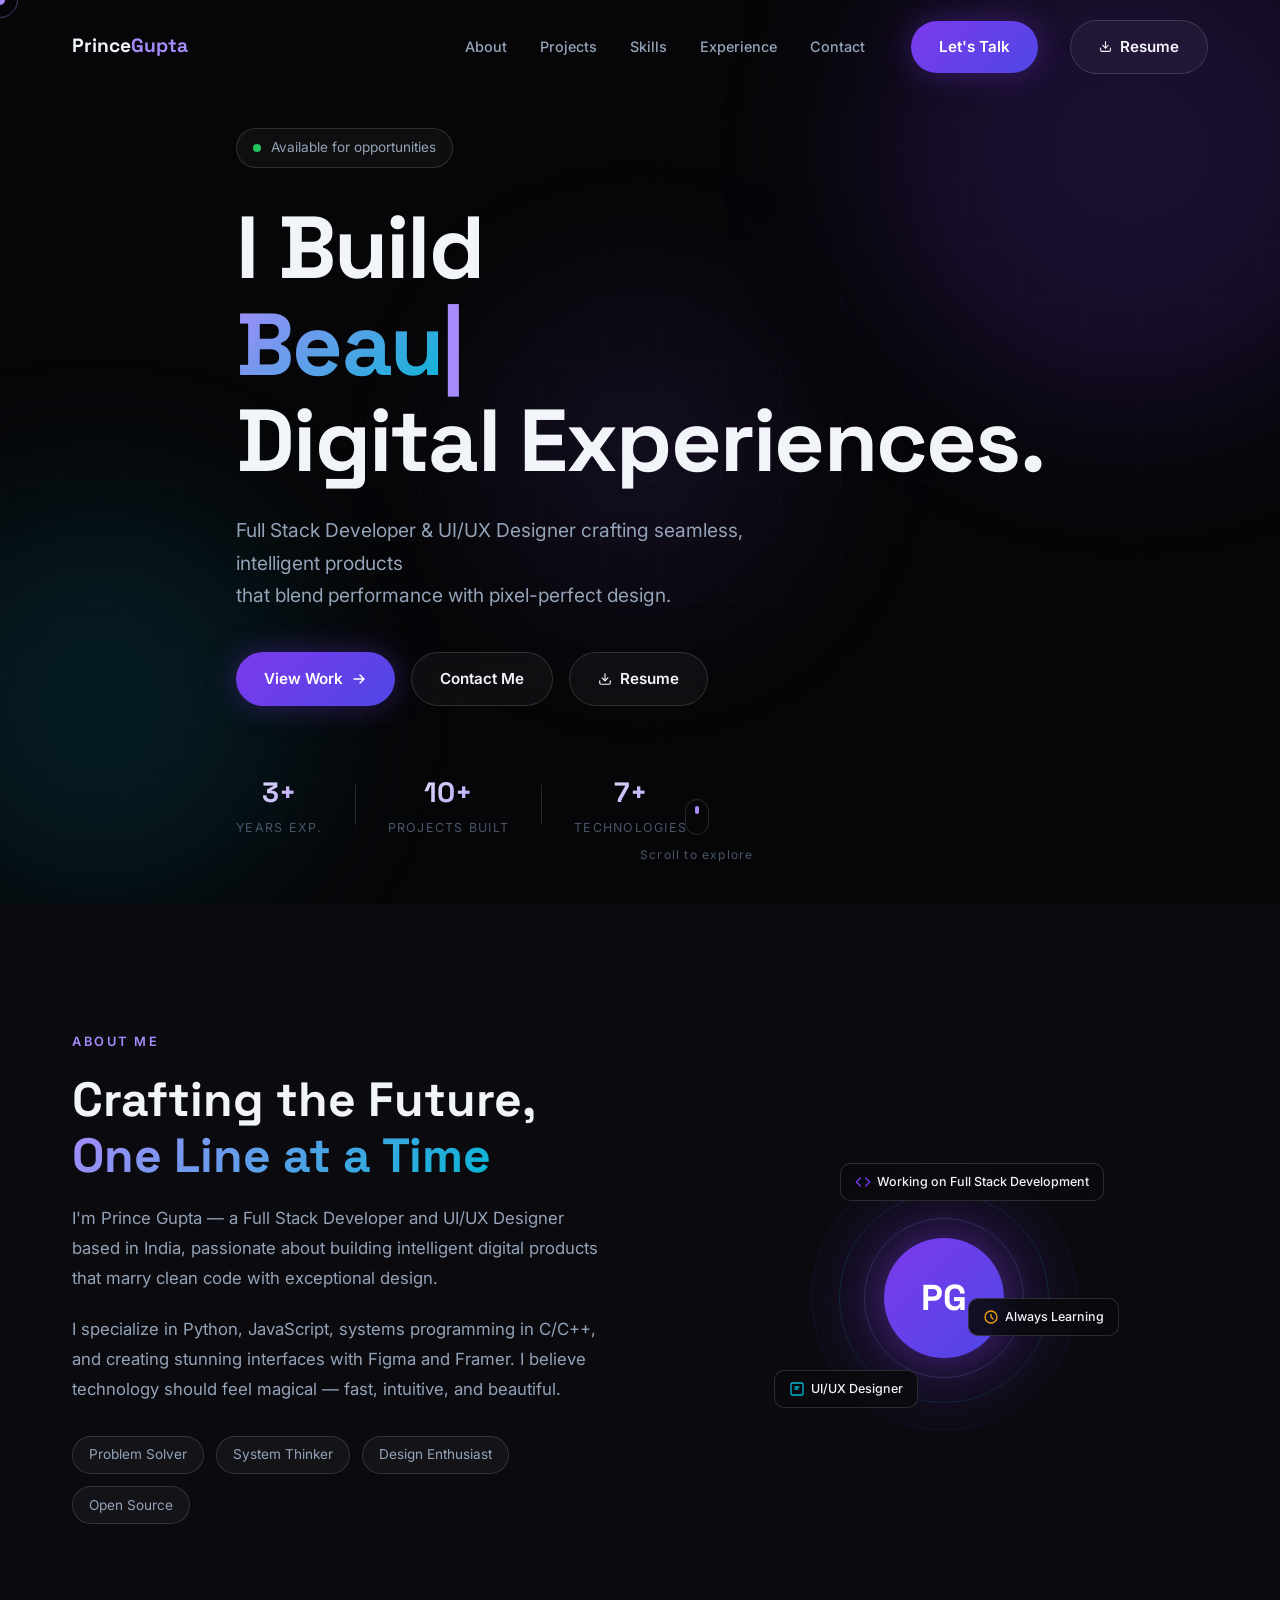
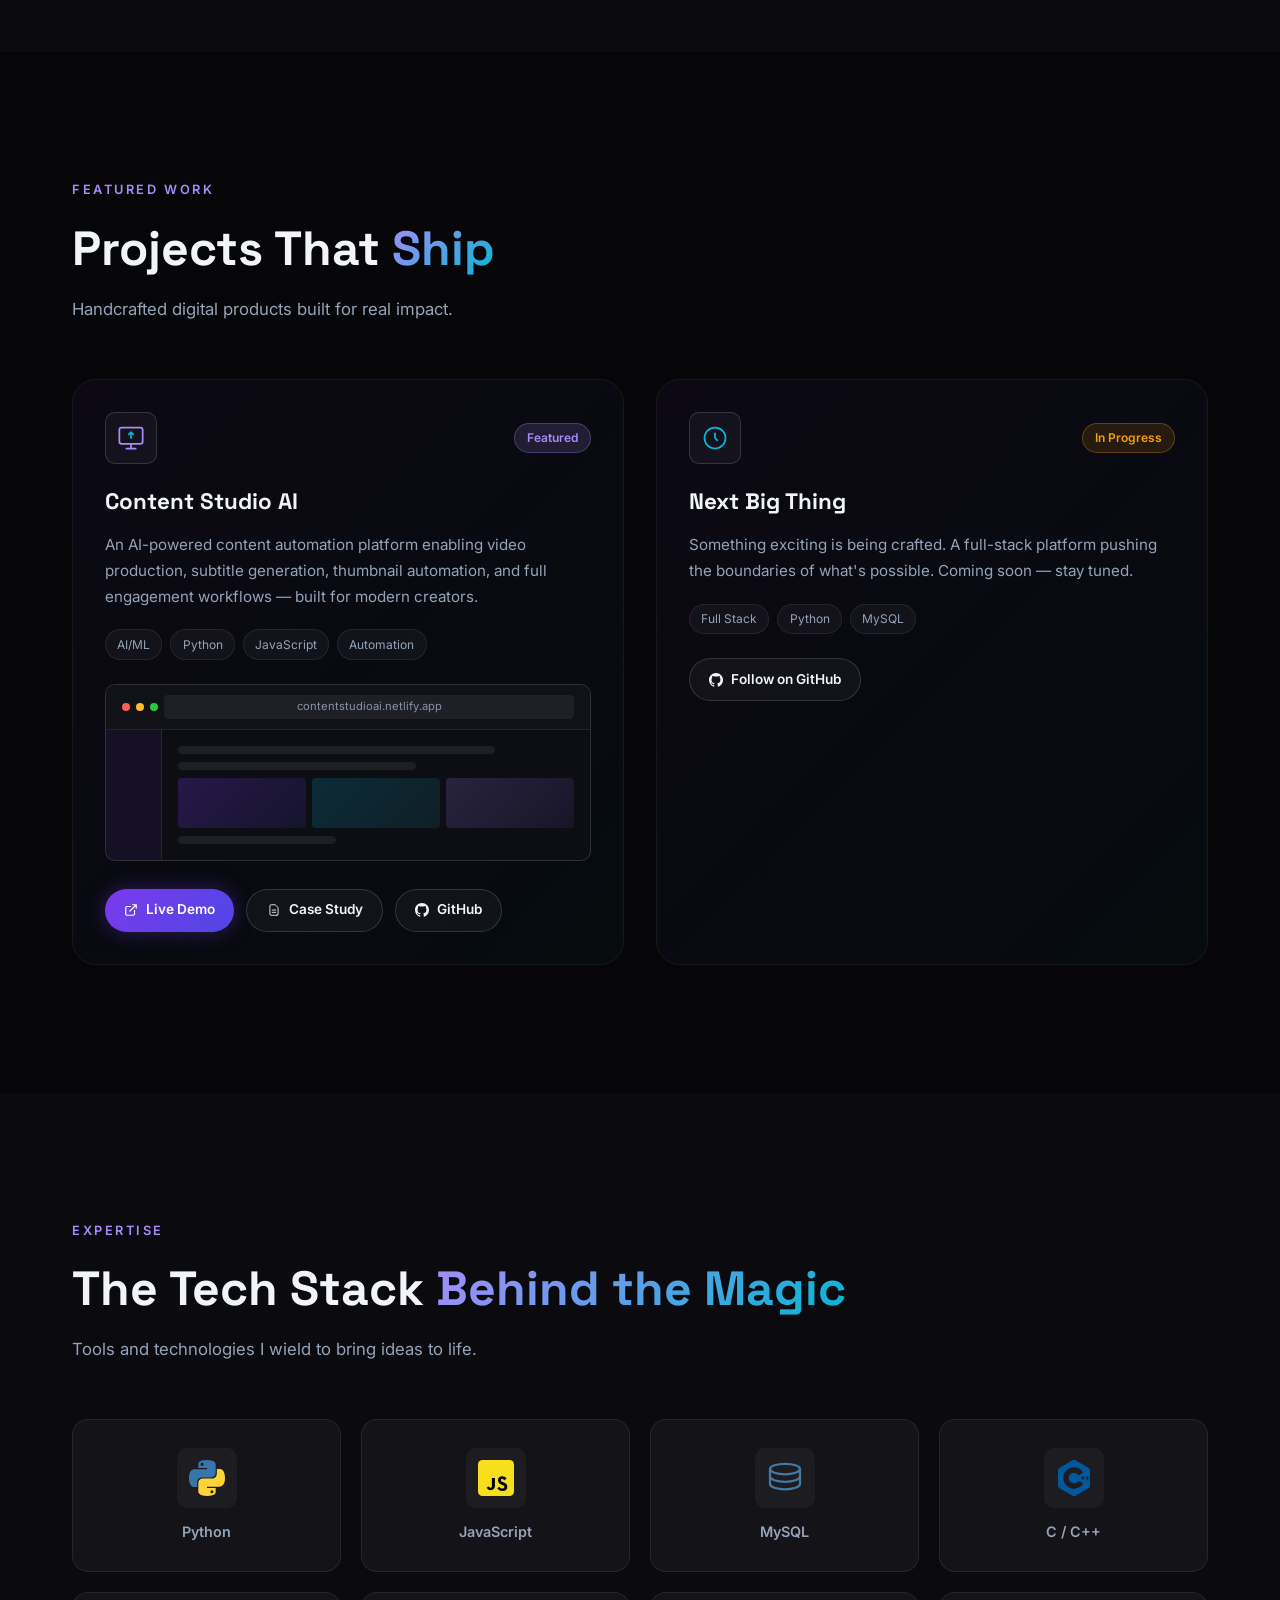
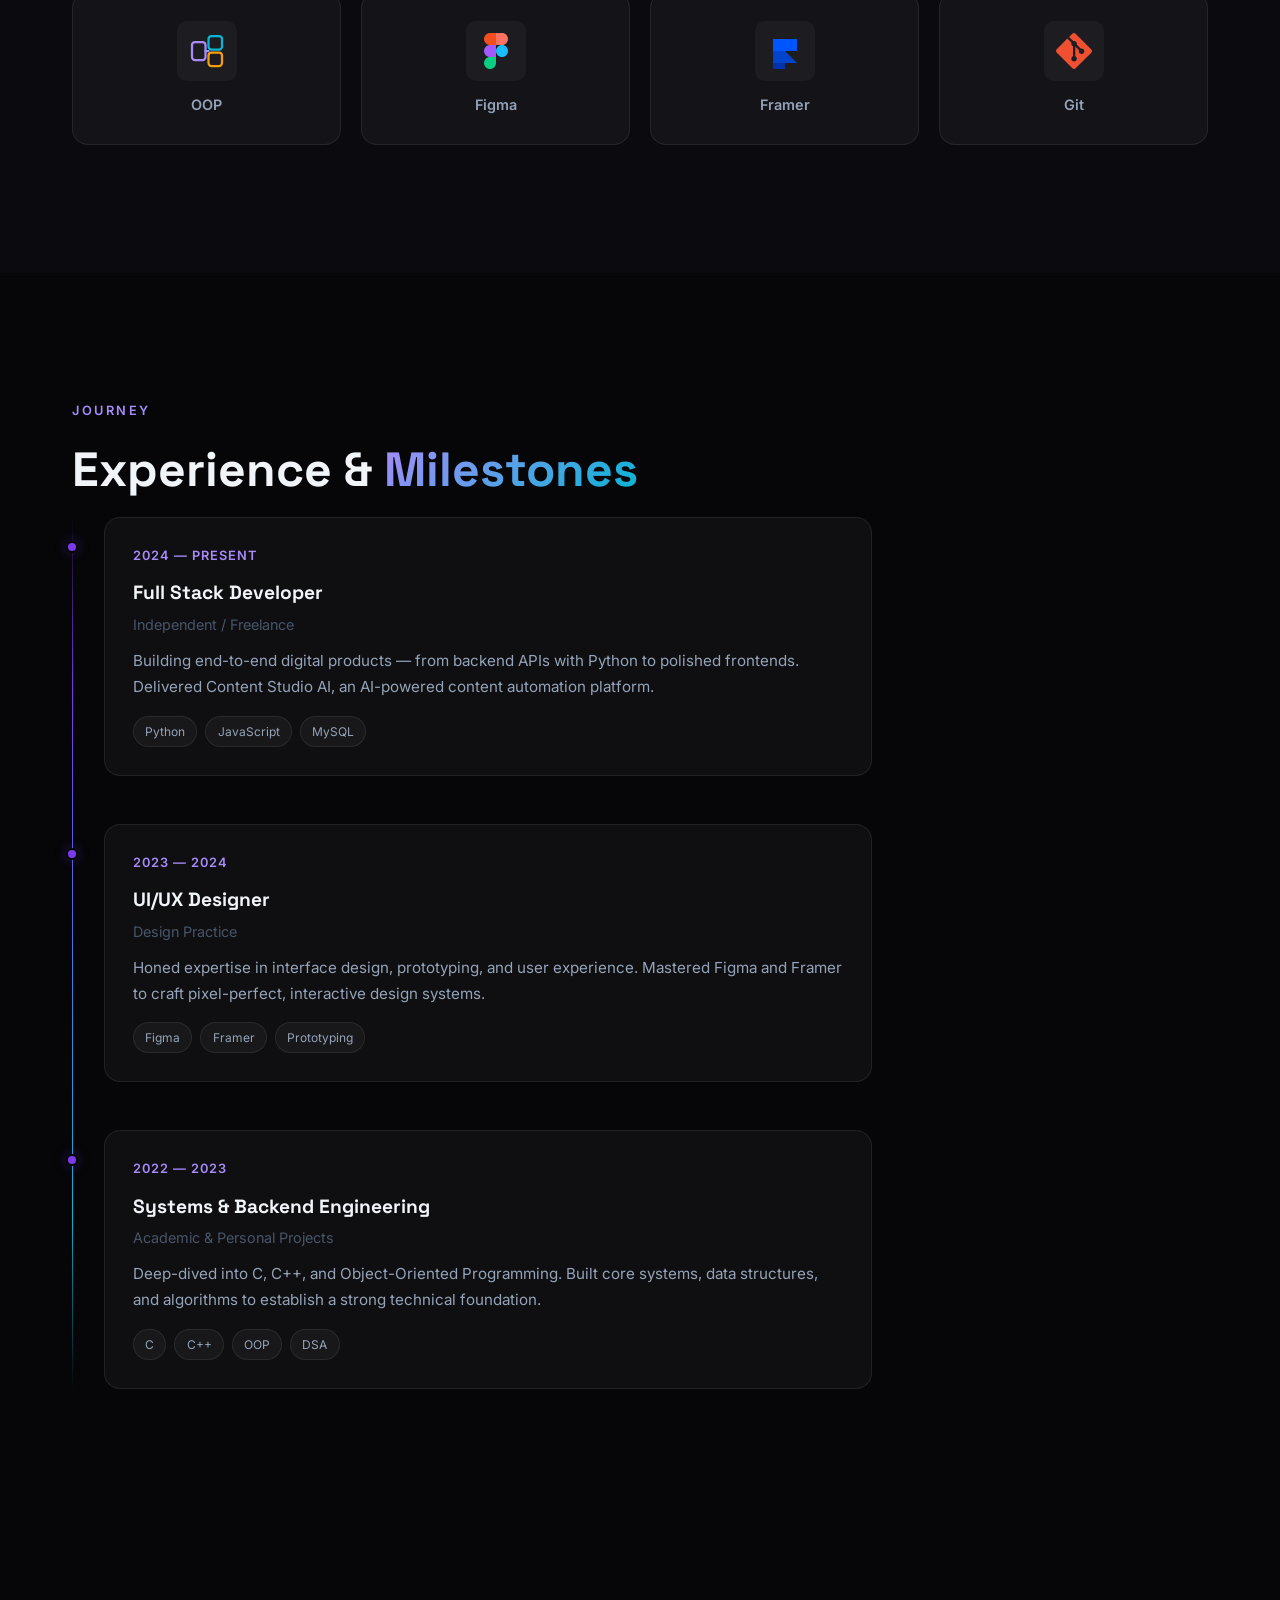
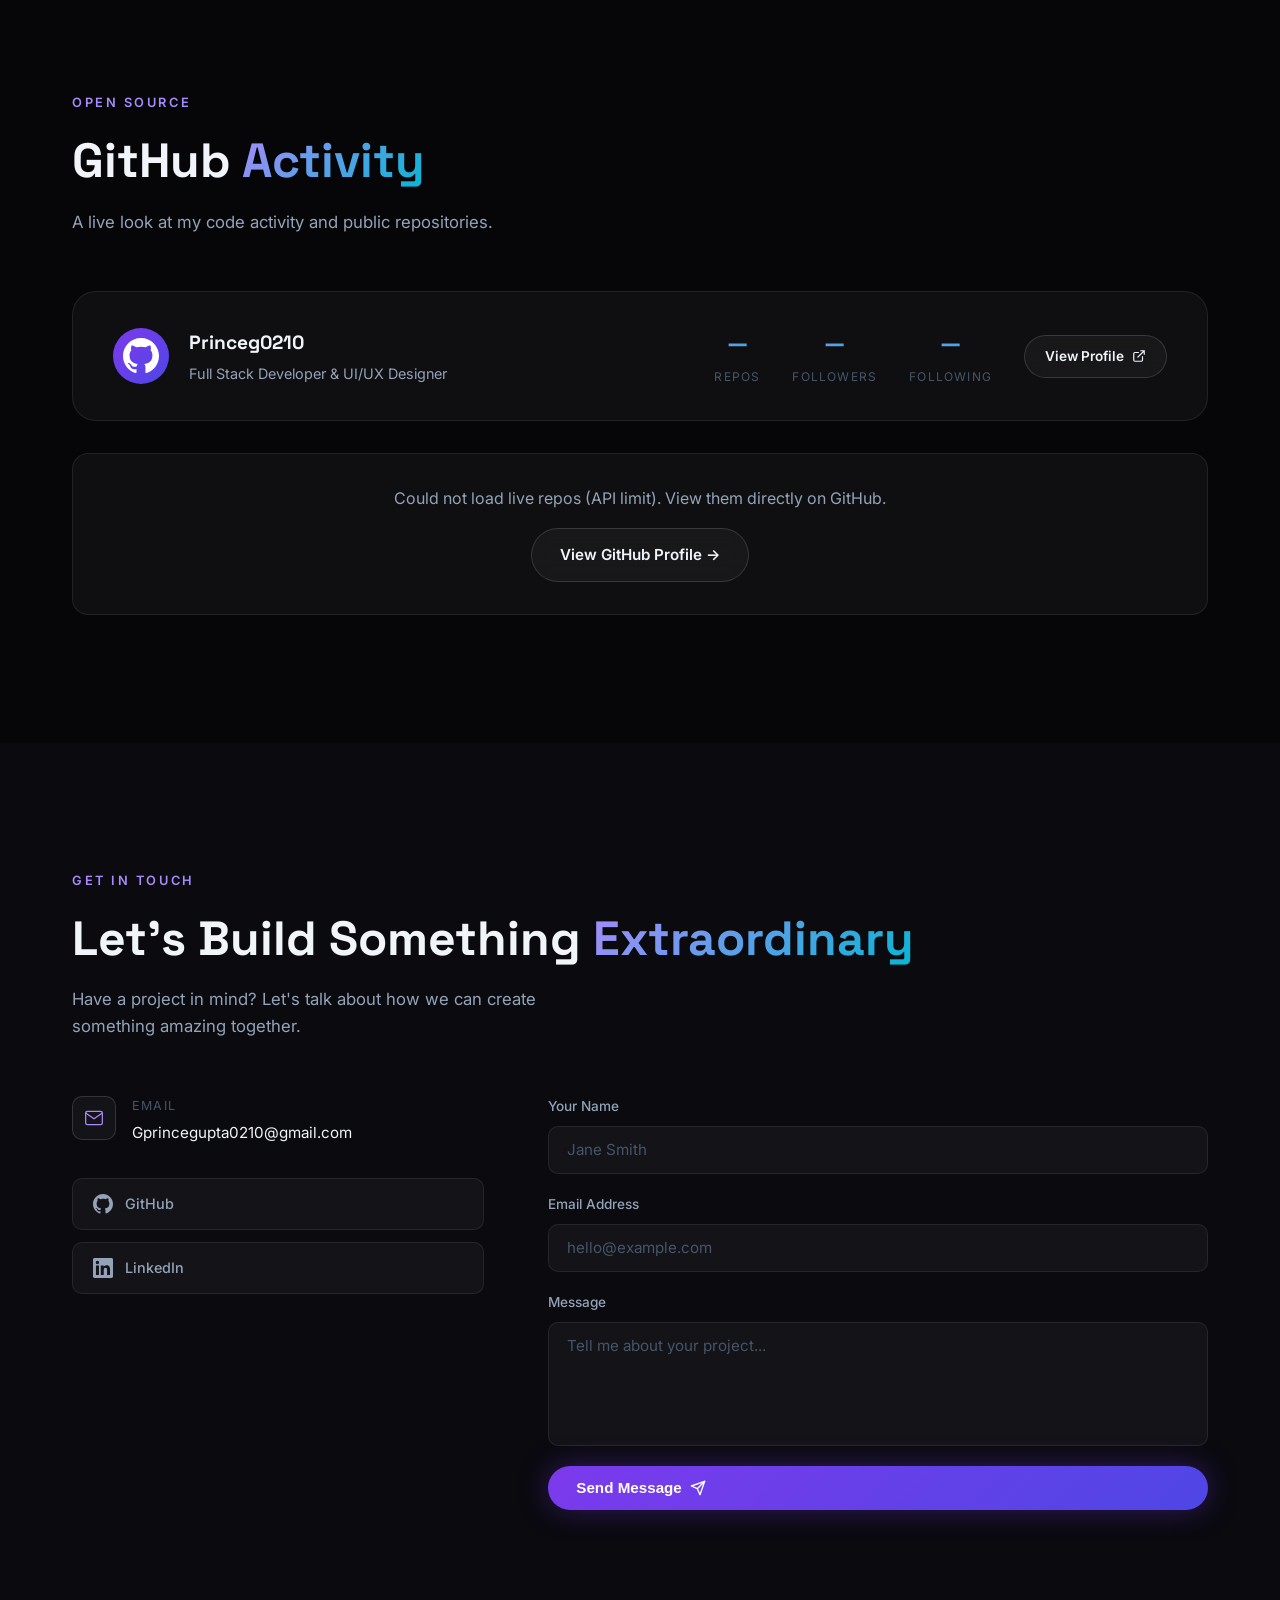
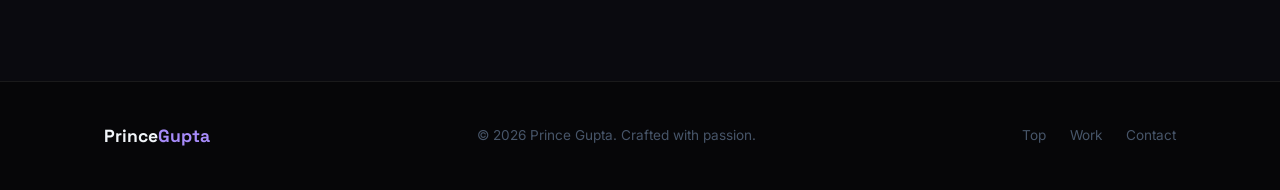
==== commit 7269d15c: "Update index.html" ====
--- a/index.html
+++ b/index.html
@@ -161,7 +161,7 @@
                                 <polyline points="8 6 2 12 8 18" stroke="#7c3aed" stroke-width="2"
                                     stroke-linecap="round" />
                             </svg>
-                            Working onFull Stack Development
+                            Working on Full Stack Development
                         </div>
                         <div class="floating-badge fb-2">
                             <svg width="16" height="16" viewBox="0 0 24 24" fill="none">
@@ -569,4 +569,4 @@
     <script src="script.js"></script>
 </body>
 
-</html>+</html>
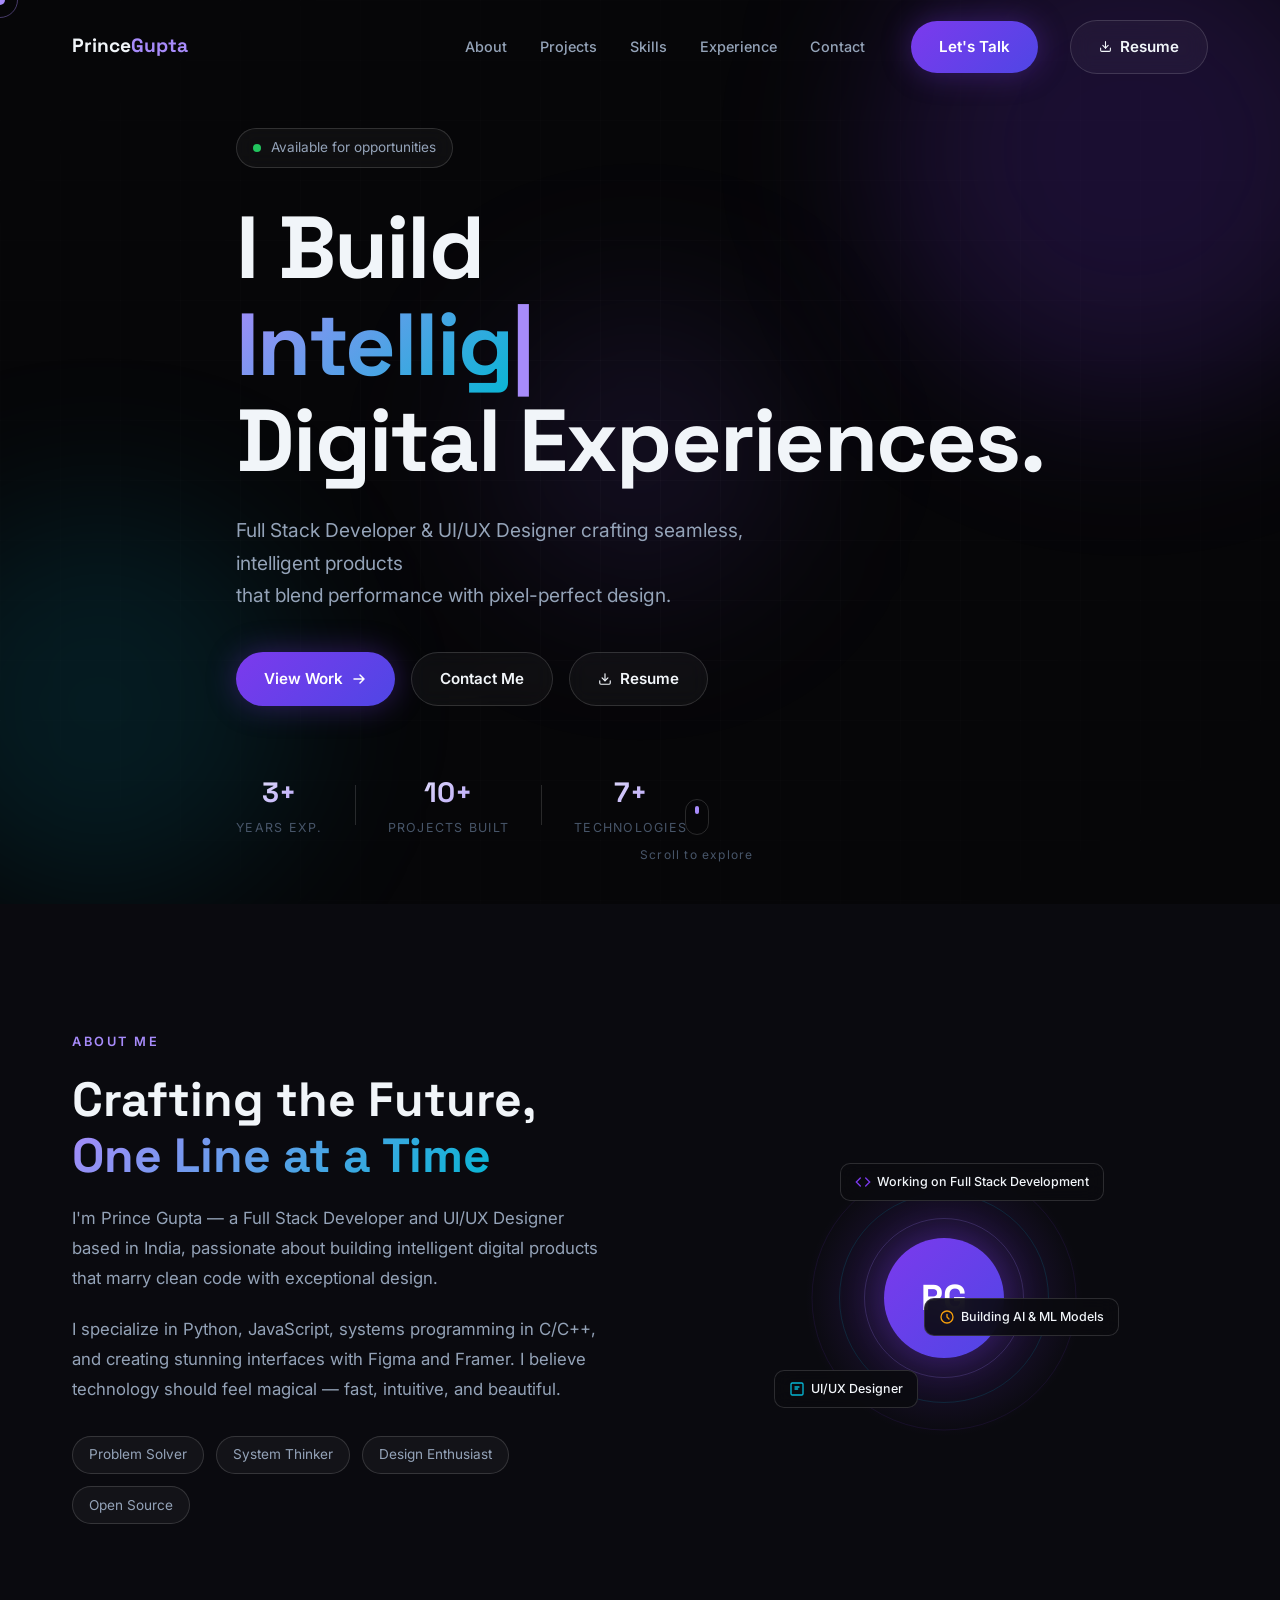
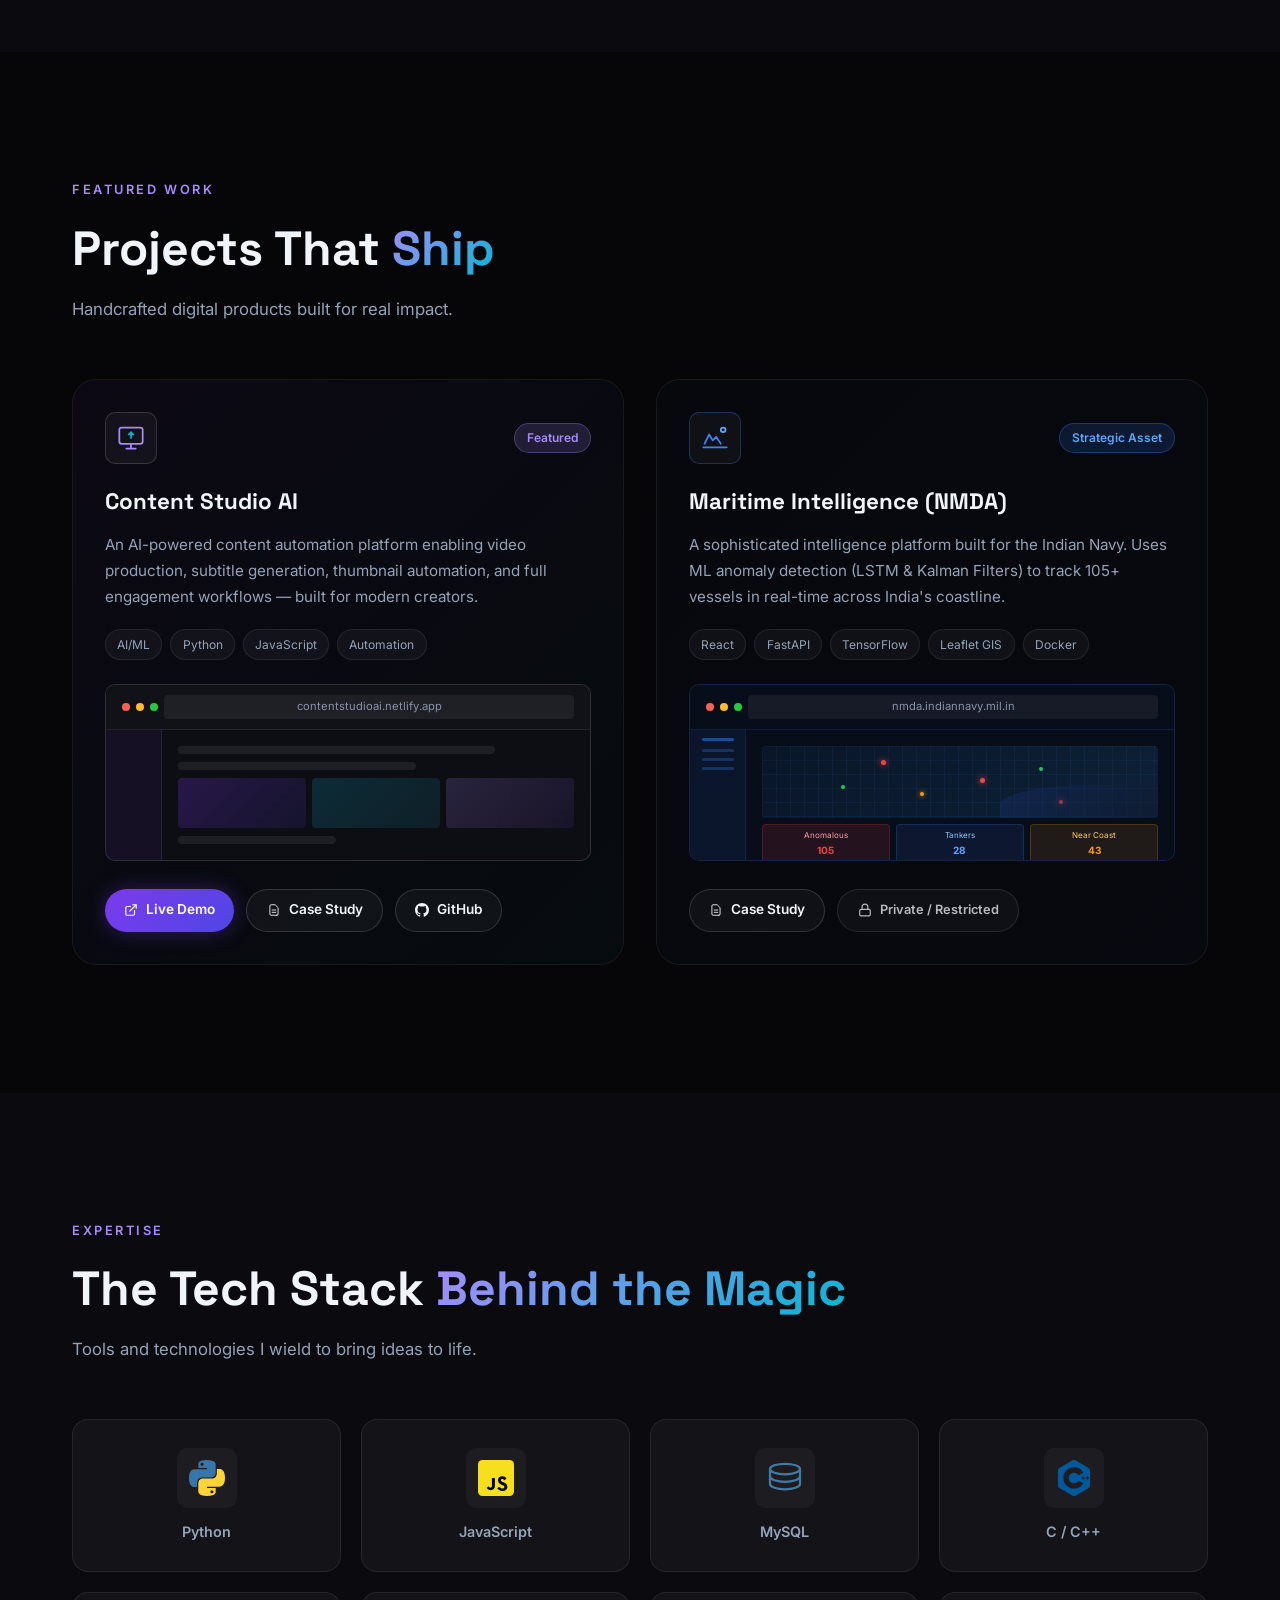
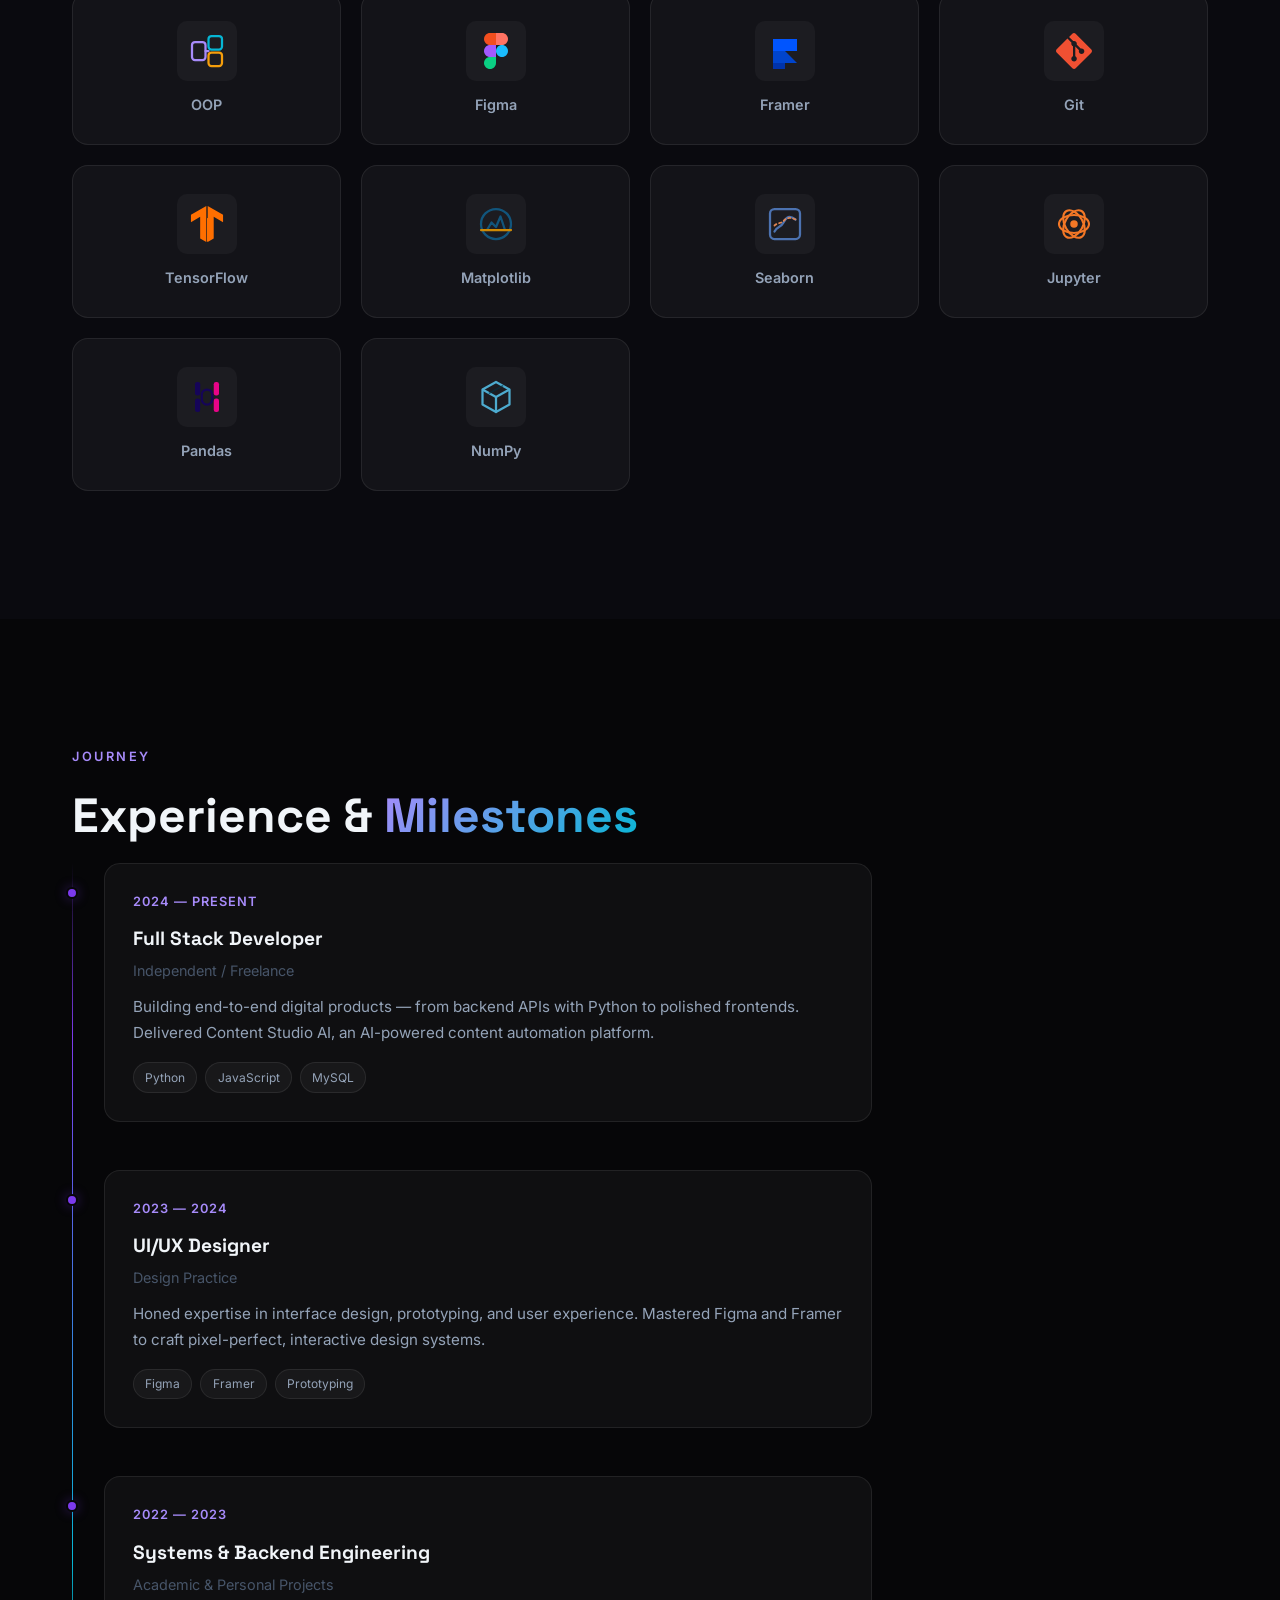
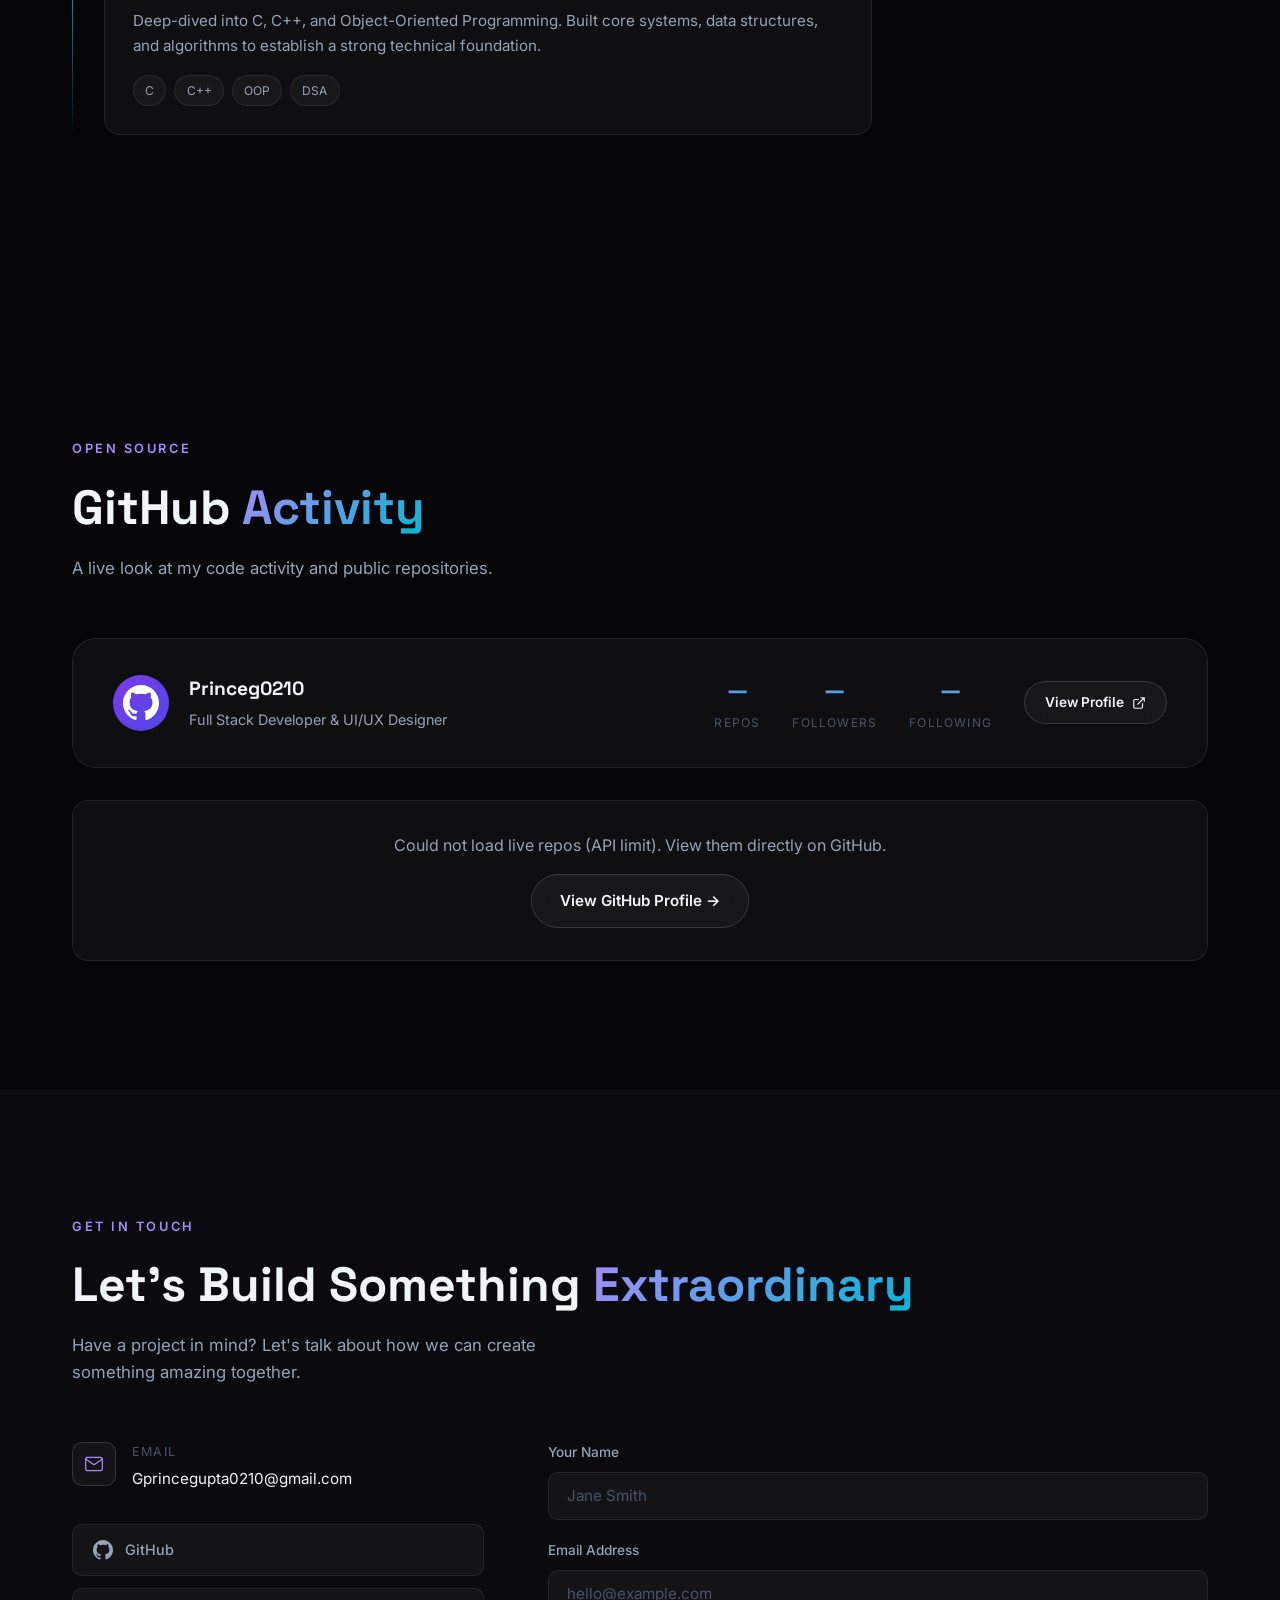
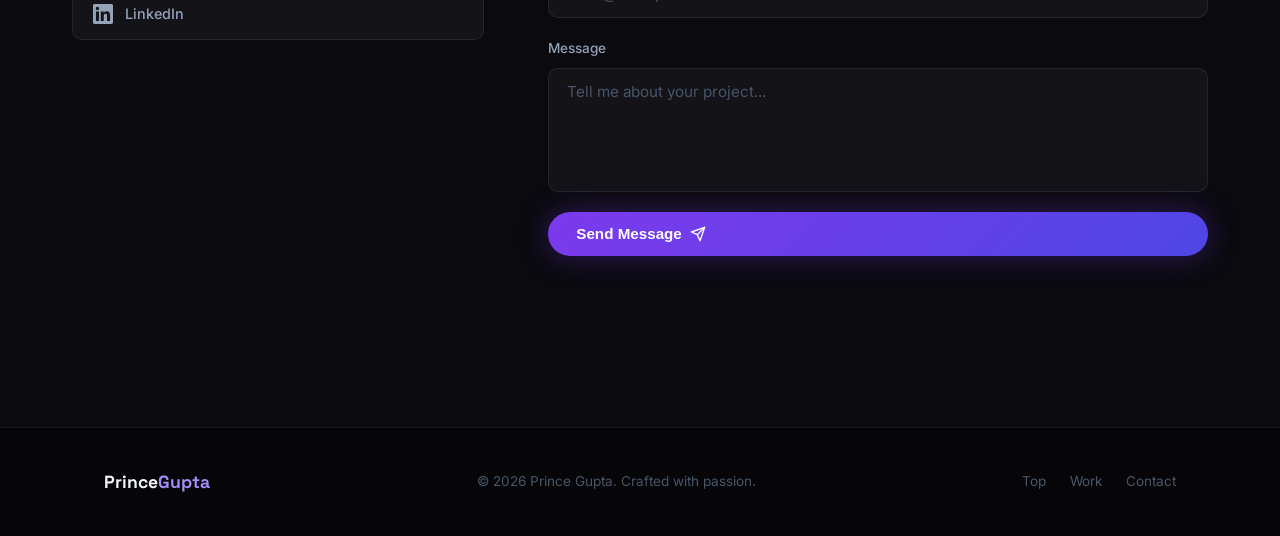
==== commit 320c5ae9: "feat: add Maritime Intelligence (NMDA) project case study and preview card" ====
--- a/index.html
+++ b/index.html
@@ -175,7 +175,7 @@
                                 <circle cx="12" cy="12" r="9" stroke="#f59e0b" stroke-width="2" />
                                 <path d="M12 8v4l3 3" stroke="#f59e0b" stroke-width="2" stroke-linecap="round" />
                             </svg>
-                            Always Learning
+                            Building AI &amp; ML Models
                         </div>
                     </div>
                 </div>
@@ -264,31 +264,119 @@
                     </div>
                 </div>
                 <div class="project-card reveal-up delay-2">
-                    <div class="project-card-bg"></div>
+                    <div class="project-card-bg"
+                        style="background: linear-gradient(135deg, rgba(15, 23, 42, 0.12) 0%, rgba(30, 58, 138, 0.06) 100%);">
+                    </div>
                     <div class="project-card-content">
                         <div class="project-header">
-                            <div class="project-icon">
+                            <div class="project-icon" style="border-color: rgba(59,130,246,0.3);">
                                 <svg width="28" height="28" viewBox="0 0 24 24" fill="none">
-                                    <circle cx="12" cy="12" r="9" stroke="#06b6d4" stroke-width="1.5" />
-                                    <path d="M12 8v4l2 2" stroke="#06b6d4" stroke-width="1.5" stroke-linecap="round" />
+                                    <path d="M3 17l4-8 3 5 3-3 4 6" stroke="#3b82f6" stroke-width="1.5"
+                                        stroke-linecap="round" stroke-linejoin="round" />
+                                    <circle cx="19" cy="5" r="2" stroke="#60a5fa" stroke-width="1.5" />
+                                    <path d="M2 20h20" stroke="#3b82f6" stroke-width="1.5" stroke-linecap="round" />
                                 </svg>
                             </div>
-                            <span class="project-badge wip">In Progress</span>
-                        </div>
-                        <h3 class="project-title">Next Big Thing</h3>
-                        <p class="project-desc">Something exciting is being crafted. A full-stack platform pushing the
-                            boundaries of what's possible. Coming soon — stay tuned.</p>
-                        <div class="project-tags"><span class="tag">Full Stack</span><span
-                                class="tag">Python</span><span class="tag">MySQL</span></div>
+                            <span class="project-badge"
+                                style="background: rgba(59,130,246,0.15); color: #60a5fa; border-color: rgba(59,130,246,0.3);">Strategic
+                                Asset</span>
+                        </div>
+                        <h3 class="project-title">Maritime Intelligence (NMDA)</h3>
+                        <p class="project-desc">A sophisticated intelligence platform built for the Indian Navy. Uses ML
+                            anomaly detection (LSTM & Kalman Filters) to track 105+ vessels in real-time across India's
+                            coastline.</p>
+                        <div class="project-tags">
+                            <span class="tag">React</span><span class="tag">FastAPI</span><span
+                                class="tag">TensorFlow</span><span class="tag">Leaflet GIS</span><span
+                                class="tag">Docker</span>
+                        </div>
+                        <div class="project-preview">
+                            <div class="preview-mockup" style="border-color: rgba(59,130,246,0.2);">
+                                <div class="preview-bar"
+                                    style="background: #080d1a; border-color: rgba(59,130,246,0.15);">
+                                    <span></span><span></span><span></span>
+                                    <div class="preview-url">nmda.indiannavy.mil.in</div>
+                                </div>
+                                <div class="preview-body" style="background: #080d1a;">
+                                    <div class="preview-sidebar"
+                                        style="background: rgba(59,130,246,0.08); border-color: rgba(59,130,246,0.12);">
+                                        <div
+                                            style="margin: 8px auto; width: 32px; height: 3px; background: rgba(59,130,246,0.5); border-radius: 2px;">
+                                        </div>
+                                        <div
+                                            style="margin: 6px auto; width: 32px; height: 3px; background: rgba(59,130,246,0.25); border-radius: 2px;">
+                                        </div>
+                                        <div
+                                            style="margin: 6px auto; width: 32px; height: 3px; background: rgba(59,130,246,0.25); border-radius: 2px;">
+                                        </div>
+                                        <div
+                                            style="margin: 6px auto; width: 32px; height: 3px; background: rgba(59,130,246,0.25); border-radius: 2px;">
+                                        </div>
+                                    </div>
+                                    <div class="preview-main" style="gap: 0.4rem;">
+                                        <!-- Map area -->
+                                        <div
+                                            style="flex:1; border-radius: 4px; background: linear-gradient(135deg, #0a1628 0%, #0d2137 100%); position: relative; overflow: hidden; min-height: 72px;">
+                                            <!-- Grid lines (ocean map) -->
+                                            <div
+                                                style="position:absolute; inset:0; background-image: linear-gradient(rgba(59,130,246,0.07) 1px, transparent 1px), linear-gradient(90deg, rgba(59,130,246,0.07) 1px, transparent 1px); background-size: 14px 14px;">
+                                            </div>
+                                            <!-- Vessel dots -->
+                                            <div
+                                                style="position:absolute; top:20%; left:30%; width:5px; height:5px; background:#ef4444; border-radius:50%; box-shadow: 0 0 6px #ef4444;">
+                                            </div>
+                                            <div
+                                                style="position:absolute; top:45%; left:55%; width:5px; height:5px; background:#ef4444; border-radius:50%; box-shadow: 0 0 6px #ef4444;">
+                                            </div>
+                                            <div
+                                                style="position:absolute; top:65%; left:40%; width:4px; height:4px; background:#f59e0b; border-radius:50%; box-shadow: 0 0 5px #f59e0b;">
+                                            </div>
+                                            <div
+                                                style="position:absolute; top:30%; left:70%; width:4px; height:4px; background:#22c55e; border-radius:50%;">
+                                            </div>
+                                            <div
+                                                style="position:absolute; top:55%; left:20%; width:4px; height:4px; background:#22c55e; border-radius:50%;">
+                                            </div>
+                                            <div
+                                                style="position:absolute; top:75%; left:75%; width:4px; height:4px; background:#ef4444; border-radius:50%; box-shadow: 0 0 6px #ef4444;">
+                                            </div>
+                                            <!-- Coastline hint -->
+                                            <div
+                                                style="position:absolute; bottom:0; right:0; width:40%; height:45%; background: linear-gradient(135deg, rgba(30,58,138,0.3), rgba(15,23,42,0.5)); border-radius: 60% 0 0 0;">
+                                            </div>
+                                        </div>
+                                        <!-- Stats row -->
+                                        <div style="display:flex; gap:0.4rem;">
+                                            <div
+                                                style="flex:1; background: rgba(239,68,68,0.12); border: 1px solid rgba(239,68,68,0.2); border-radius: 4px; padding: 4px 6px; font-size:8px; color: #fca5a5; text-align:center;">
+                                                Anomalous<br><b style="font-size:10px; color:#ef4444;">105</b></div>
+                                            <div
+                                                style="flex:1; background: rgba(59,130,246,0.1); border: 1px solid rgba(59,130,246,0.2); border-radius: 4px; padding: 4px 6px; font-size:8px; color: #93c5fd; text-align:center;">
+                                                Tankers<br><b style="font-size:10px; color:#60a5fa;">28</b></div>
+                                            <div
+                                                style="flex:1; background: rgba(245,158,11,0.1); border: 1px solid rgba(245,158,11,0.2); border-radius: 4px; padding: 4px 6px; font-size:8px; color: #fcd34d; text-align:center;">
+                                                Near Coast<br><b style="font-size:10px; color:#f59e0b;">43</b></div>
+                                        </div>
+                                    </div>
+                                </div>
+                            </div>
+                        </div>
                         <div class="project-links">
-                            <a href="https://github.com/Princeg0210" target="_blank" rel="noopener"
-                                class="project-btn ghost magnetic">
-                                <svg width="14" height="14" viewBox="0 0 24 24" fill="currentColor">
-                                    <path
-                                        d="M12 0C5.37 0 0 5.37 0 12c0 5.3 3.44 9.8 8.2 11.38.6.1.82-.26.82-.58v-2.03c-3.34.72-4.04-1.61-4.04-1.61-.55-1.38-1.33-1.75-1.33-1.75-1.09-.74.08-.73.08-.73 1.2.08 1.84 1.24 1.84 1.24 1.07 1.83 2.8 1.3 3.49 1 .1-.78.42-1.31.76-1.61-2.67-.3-5.47-1.33-5.47-5.93 0-1.31.47-2.38 1.24-3.22-.14-.3-.54-1.52.1-3.18 0 0 1-.32 3.3 1.23a11.5 11.5 0 013-.4c1.02 0 2.04.14 3 .4 2.28-1.55 3.29-1.23 3.29-1.23.64 1.66.24 2.88.12 3.18.77.84 1.23 1.91 1.23 3.22 0 4.61-2.8 5.63-5.48 5.92.43.37.81 1.1.81 2.22v3.29c0 .32.22.69.82.57C20.56 21.8 24 17.3 24 12c0-6.63-5.37-12-12-12z" />
+                            <a href="nmda-case-study.html" class="project-btn ghost magnetic">
+                                <svg width="14" height="14" viewBox="0 0 24 24" fill="none">
+                                    <path d="M9 12h6M9 16h6M17 21H7a2 2 0 01-2-2V5a2 2 0 012-2h7l5 5v11a2 2 0 01-2 2z"
+                                        stroke="currentColor" stroke-width="1.5" stroke-linecap="round" />
                                 </svg>
-                                Follow on GitHub
+                                Case Study
                             </a>
+                            <span class="project-btn ghost" style="opacity: 0.75; font-size: 0.8rem; cursor: default;">
+                                <svg width="14" height="14" viewBox="0 0 24 24" fill="none">
+                                    <rect x="3" y="11" width="18" height="11" rx="2" stroke="currentColor"
+                                        stroke-width="2" />
+                                    <path d="M7 11V7a5 5 0 0110 0v4" stroke="currentColor" stroke-width="2" />
+                                </svg>
+                                Private / Restricted
+                            </span>
                         </div>
                     </div>
                 </div>
@@ -382,6 +470,62 @@
                                 fill="#F05032" />
                         </svg></div>
                     <span class="skill-name">Git</span>
+                    <div class="skill-glow"></div>
+                </div>
+                <div class="skill-card" data-skill="TensorFlow">
+                    <div class="skill-icon"><svg viewBox="0 0 24 24" width="36" height="36">
+                            <path d="M1.292 5.856L11.54 0v24l-4.095-2.378V7.103l-6.153 3.66V5.856zm14.722 2.366v13.4L12 23.885V8.222l4.014-2.366zM12.46 0l10.248 5.856v4.907l-6.234-3.66V21.62L12.46 24V0z" fill="#FF6F00"/>
+                        </svg></div>
+                    <span class="skill-name">TensorFlow</span>
+                    <div class="skill-glow"></div>
+                </div>
+                <div class="skill-card" data-skill="Matplotlib">
+                    <div class="skill-icon"><svg viewBox="0 0 24 24" width="36" height="36" fill="none">
+                            <circle cx="12" cy="12" r="10" stroke="#11557C" stroke-width="1.5"/>
+                            <path d="M6 16l3-5 3 3 3-7 3 9" stroke="#11557C" stroke-width="1.5" stroke-linecap="round" stroke-linejoin="round"/>
+                            <path d="M2 16h20" stroke="#CF8A04" stroke-width="1.5" stroke-linecap="round"/>
+                        </svg></div>
+                    <span class="skill-name">Matplotlib</span>
+                    <div class="skill-glow"></div>
+                </div>
+                <div class="skill-card" data-skill="Seaborn">
+                    <div class="skill-icon"><svg viewBox="0 0 24 24" width="36" height="36" fill="none">
+                            <rect x="2" y="2" width="20" height="20" rx="3" stroke="#4C72B0" stroke-width="1.5"/>
+                            <path d="M5 17c2-4 4-2 6-6s4-5 8-2" stroke="#4C72B0" stroke-width="1.5" stroke-linecap="round"/>
+                            <path d="M5 13c2-2 4-1 6-3s4-3 8-1" stroke="#DD8452" stroke-width="1.2" stroke-linecap="round" stroke-dasharray="1.5 2"/>
+                        </svg></div>
+                    <span class="skill-name">Seaborn</span>
+                    <div class="skill-glow"></div>
+                </div>
+                <div class="skill-card" data-skill="Jupyter">
+                    <div class="skill-icon"><svg viewBox="0 0 24 24" width="36" height="36" fill="none">
+                            <ellipse cx="12" cy="12" rx="10" ry="6" stroke="#F37726" stroke-width="1.4"/>
+                            <ellipse cx="12" cy="12" rx="10" ry="6" stroke="#F37726" stroke-width="1.4" transform="rotate(60 12 12)"/>
+                            <ellipse cx="12" cy="12" rx="10" ry="6" stroke="#F37726" stroke-width="1.4" transform="rotate(120 12 12)"/>
+                            <circle cx="12" cy="12" r="2.5" fill="#F37726"/>
+                        </svg></div>
+                    <span class="skill-name">Jupyter</span>
+                    <div class="skill-glow"></div>
+                </div>
+                <div class="skill-card" data-skill="Pandas">
+                    <div class="skill-icon"><svg viewBox="0 0 24 24" width="36" height="36" fill="none">
+                            <rect x="4" y="2" width="3.5" height="9" rx="1.5" fill="#150458"/>
+                            <rect x="4" y="13" width="3.5" height="9" rx="1.5" fill="#150458"/>
+                            <rect x="16.5" y="2" width="3.5" height="9" rx="1.5" fill="#E70488"/>
+                            <rect x="16.5" y="13" width="3.5" height="9" rx="1.5" fill="#E70488"/>
+                            <rect x="8.5" y="7" width="7" height="10" rx="3.5" stroke="#150458" stroke-width="1.5"/>
+                        </svg></div>
+                    <span class="skill-name">Pandas</span>
+                    <div class="skill-glow"></div>
+                </div>
+                <div class="skill-card" data-skill="NumPy">
+                    <div class="skill-icon"><svg viewBox="0 0 24 24" width="36" height="36" fill="none">
+                            <path d="M3 7l9-5 9 5v10l-9 5-9-5V7z" stroke="#4DABCF" stroke-width="1.5" stroke-linejoin="round"/>
+                            <path d="M3 7l9 5 9-5" stroke="#4DABCF" stroke-width="1.5" stroke-linejoin="round"/>
+                            <path d="M12 12v10" stroke="#4DABCF" stroke-width="1.5" stroke-linecap="round"/>
+                            <path d="M7.5 9.5l9-5" stroke="#013243" stroke-width="1" stroke-linecap="round" opacity="0.6"/>
+                        </svg></div>
+                    <span class="skill-name">NumPy</span>
                     <div class="skill-glow"></div>
                 </div>
             </div>
@@ -569,4 +713,4 @@
     <script src="script.js"></script>
 </body>
 
-</html>
+</html>
--- a/styles.css
+++ b/styles.css
@@ -1100,6 +1100,24 @@
   flex: 1;
 }
 
+.preview-image-container {
+  height: 130px;
+  overflow: hidden;
+  position: relative;
+  background: #060608;
+}
+
+.preview-image-container img {
+  width: 100%;
+  height: 100%;
+  object-fit: cover;
+  transition: transform 0.5s var(--transition);
+}
+
+.project-card:hover .preview-image-container img {
+  transform: scale(1.05);
+}
+
 .preview-mini-card {
   flex: 1;
   border-radius: 4px;
